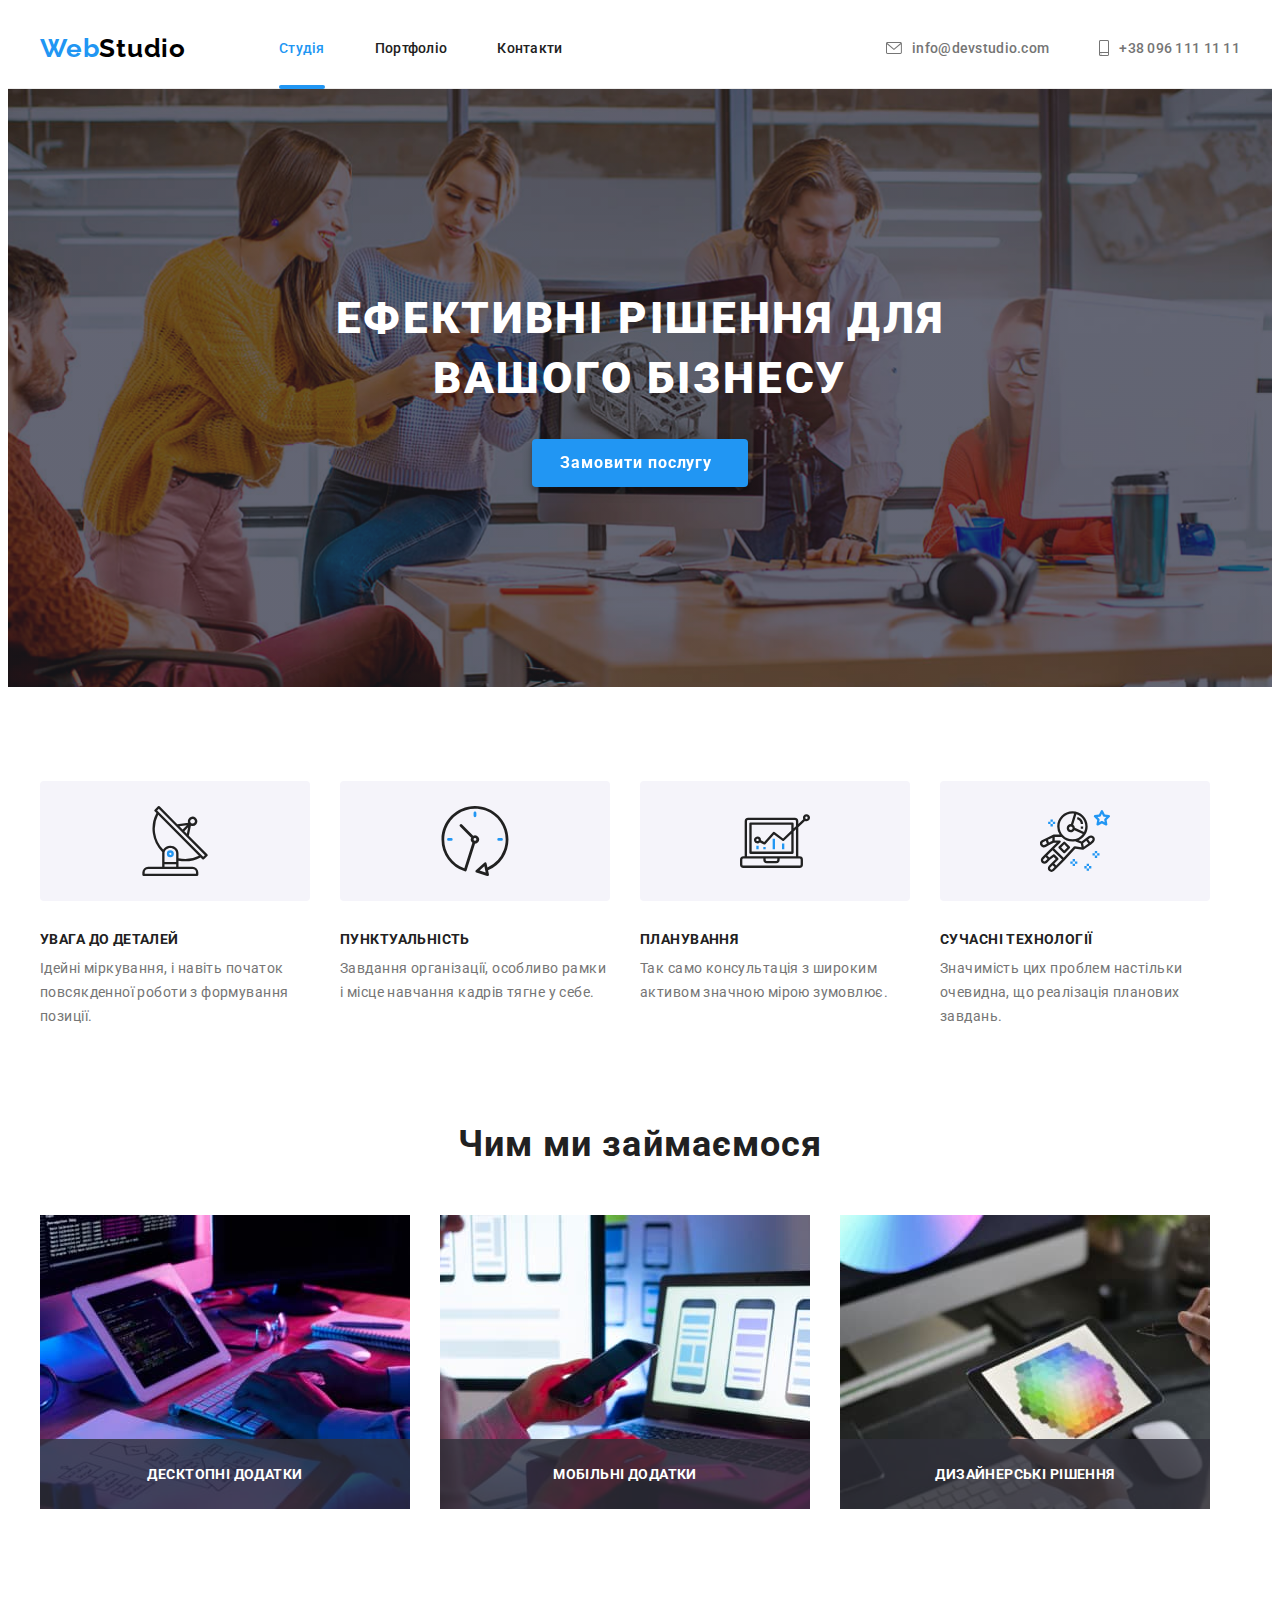
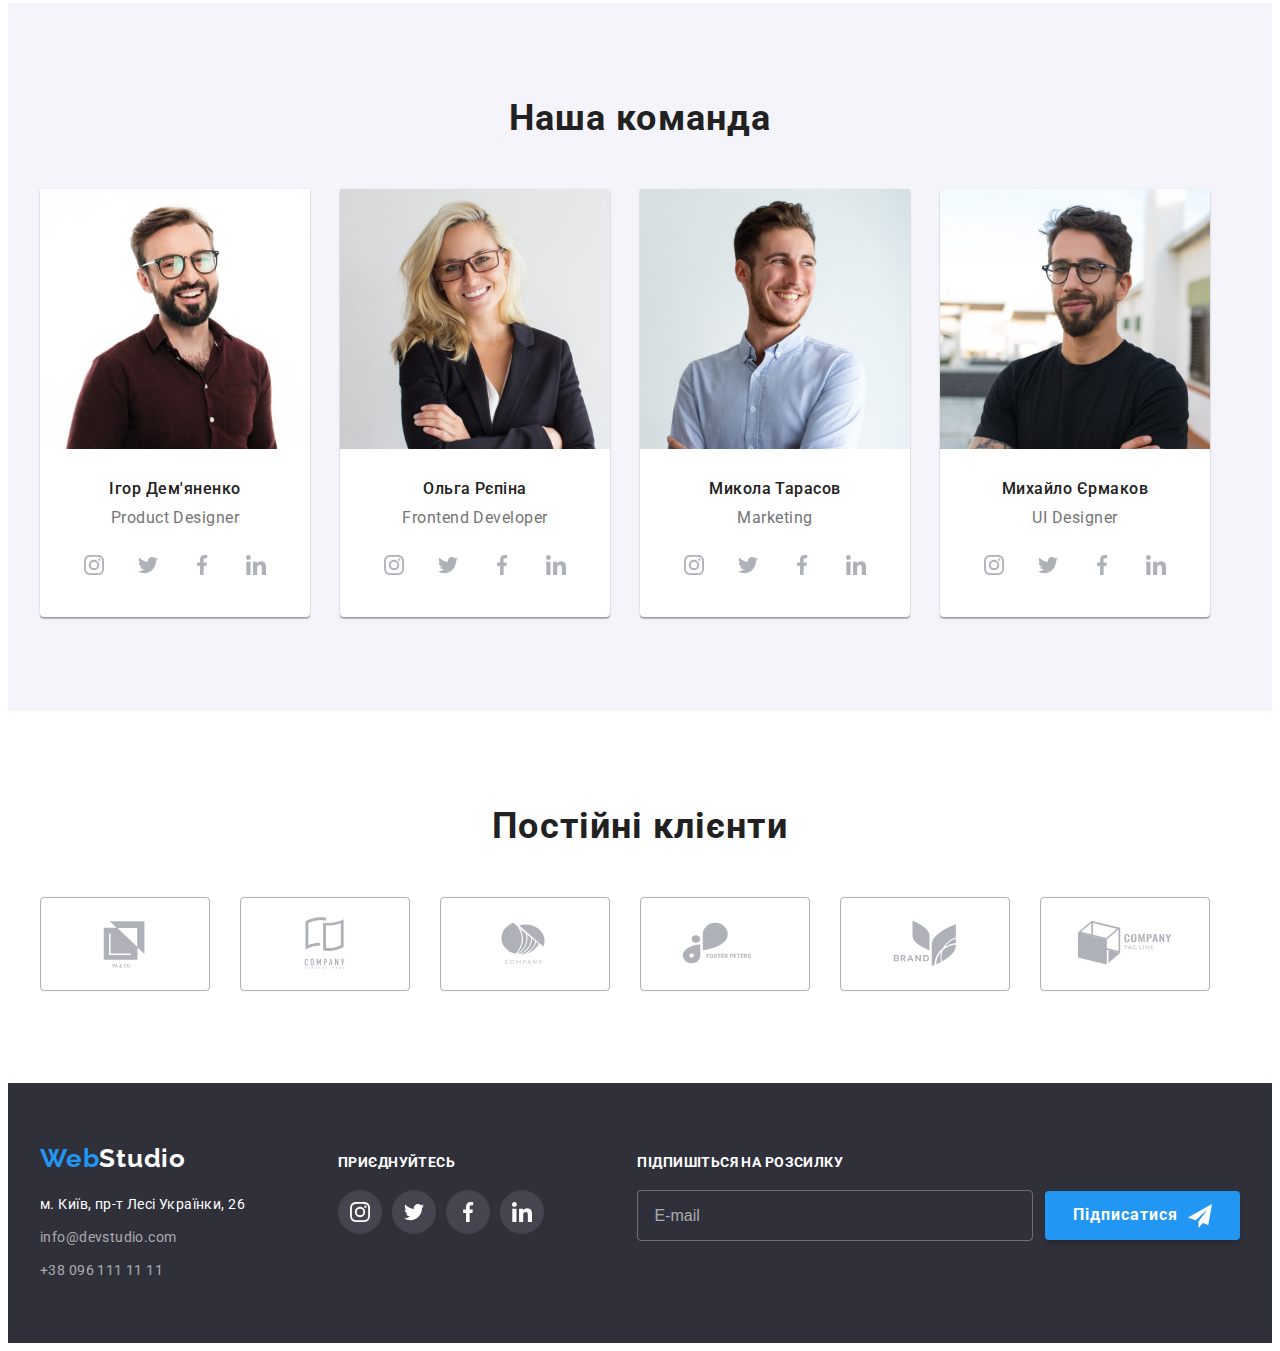
==== index.html @ ad0f6e9a "Initial commit" ====
<!DOCTYPE html>
<html lang="uk">
  <head>
    <meta charset="UTF-8" />
    <meta name="viewport" content="width=device-width, initial-scale=1.0" />
    <link
      href="https://fonts.googleapis.com/css2?family=Raleway:wght@700&family=Roboto:wght@400;500;700;900&display=swap"
      rel="stylesheet"
    />
    <link
      rel="stylesheet"
      href="https://cdnjs.cloudflare.com/ajax/libs/modern-normalize/2.0.0/modern-normalize.min.css"
      integrity="sha512-4xo8blKMVCiXpTaLzQSLSw3KFOVPWhm/TRtuPVc4WG6kUgjH6J03IBuG7JZPkcWMxJ5huwaBpOpnwYElP/m6wg=="
      crossorigin="anonymous"
      referrerpolicy="no-referrer"
    />
    <link rel="stylesheet" href="./css/styles.css" />
    <title>WebStudio</title>
  </head>
  <body>
    <header class="header">
      <div class="container header-container">
        <a href="./index.html" class="header-logo logo link"
          >Web<span class="header-logo-dark">Studio</span></a
        >
        <nav class="navigation">
          <ul class="navigation-list list">
            <li class="navigation-list-item">
              <a class="navigation-list-link link active" href="./index.html"
                >Студія</a
              >
            </li>
            <li class="navigation-list-item">
              <a class="navigation-list-link link" href="./portfolio.html"
                >Портфоліо</a
              >
            </li>
            <li class="navigation-list-item">
              <a class="navigation-list-link link" href="#">Контакти</a>
            </li>
          </ul>
        </nav>
        <ul class="contacts-list list">
          <li class="contacts-list-item">
            <a class="contacts-list-link link" href="mailto:info@devstudio.com">
              <svg class="contacts-icon" width="16" height="12">
                <use href="./images/icons/sprite.svg#icon-mail"></use>
              </svg>
              info@devstudio.com</a
            >
          </li>
          <li class="contacts-list-item">
            <a class="contacts-list-link link" href="tel:+380961111111"
              ><svg class="contacts-icon" width="10" height="16">
                <use
                  href="./images/icons/sprite.svg#icon-smartphone"
                ></use></svg
              >+38 096 111 11 11</a
            >
          </li>
        </ul>
      </div>
    </header>
    <main>
      <section class="hero">
        <div class="container hero-container">
          <h1 class="hero-title title">Ефективні рішення для вашого бізнесу</h1>
          <button class="hero-btn btn" type="button" data-modal-open>
            Замовити послугу
          </button>
          <div class="backdrop is-hidden" data-modal>
            <div class="modal-wrapper">
              <button type="submit" class="modal-close" data-modal-close>
                <svg class="modal-close-icon" width="18" height="18">
                  <use href="./images/icons/sprite.svg#icon-close"></use>
                </svg>
              </button>
              <form action="#" class="modal-form">
                <b class="modal-form-text"
                  >Залиште свої дані, ми вам передзвонимо</b
                >
                <label class="modal-form-group">
                  <span class="modal-form-label">Ім'я</span>
                  <input
                    type="text"
                    class="modal-form-input"
                    name="user-name"
                  />
                  <svg class="modal-form-icon" width="12" height="12">
                    <use href="./images/icons/sprite.svg#icon-user"></use>
                  </svg>
                </label>
                <label class="modal-form-group">
                  <span class="modal-form-label">Телефон</span>
                  <input type="tel" class="modal-form-input" name="phone" />
                  <svg class="modal-form-icon" width="13" height="13">
                    <use href="./images/icons/sprite.svg#icon-phone"></use>
                  </svg>
                </label>
                <label class="modal-form-group">
                  <span class="modal-form-label">Пошта</span>
                  <input type="email" class="modal-form-input" name="mail" />
                  <svg class="modal-form-icon" width="15" height="12">
                    <use href="./images/icons/sprite.svg#icon-mail-fill"></use>
                  </svg>
                </label>
                <label class="modal-form-group modal-form-group-textarea">
                  <span class="modal-form-label">Коментар</span>
                  <textarea class="modal-form-comment" name="comment" cols="30" rows="10" placeholder="Введіть текст"></textarea>
                </label>
                <label class="modal-form-group modal-form-group-conditions">
                  <input class="checkbox visually-hidden" type="checkbox" />
                  <span class="custom-checkbox">
                    <svg class="custom-checkbox-icon" width="11" height="8">
                      <use href="./images/icons/sprite.svg#icon-done"></use>
                    </svg>
                  </span>
                  <span class="modal-form-label modal-form-label-text"
                    >Погоджуюся з розсилкою та приймаю
                    <a class="conditions-link" href="#">Умови договору</a>
                  </span>
                </label>
                <button type="submit" class="modal-form-button btn">Відправити</button>
              </form>
            </div>
          </div>
        </div>
      </section>
      <section class="about section">
        <div class="container">
          <ul class="about-list list">
            <li class="about-list-item">
              <div class="icon-container">
                <svg class="about-icon" width="70" height="70">
                  <use href="./images/icons/sprite.svg#icon-antenna"></use>
                </svg>
              </div>
              <h3 class="about-list-item-title">УВАГА ДО ДЕТАЛЕЙ</h3>
              <p class="about-list-item-text">
                Ідейні міркування, і навіть початок повсякденної роботи з
                формування позиції.
              </p>
            </li>
            <li class="about-list-item">
              <div class="icon-container">
                <svg class="about-icon" width="70" height="70">
                  <use href="./images/icons/sprite.svg#icon-clock"></use>
                </svg>
              </div>
              <h3 class="about-list-item-title">ПУНКТУАЛЬНІСТЬ</h3>
              <p class="about-list-item-text">
                Завдання організації, особливо рамки і місце навчання кадрів
                тягне у себе.
              </p>
            </li>
            <li class="about-list-item">
              <div class="icon-container">
                <svg class="about-icon" width="70" height="70">
                  <use href="./images/icons/sprite.svg#icon-diagram"></use>
                </svg>
              </div>
              <h3 class="about-list-item-title">ПЛАНУВАННЯ</h3>
              <p class="about-list-item-text">
                Так само консультація з широким активом значною мірою зумовлює.
              </p>
            </li>
            <li class="about-list-item">
              <div class="icon-container">
                <svg class="about-icon" width="70" height="70">
                  <use href="./images/icons/sprite.svg#icon-astronaut"></use>
                </svg>
              </div>
              <h3 class="about-list-item-title">СУЧАСНІ ТЕХНОЛОГІЇ</h3>
              <p class="about-list-item-text">
                Значимість цих проблем настільки очевидна, що реалізація
                планових завдань.
              </p>
            </li>
          </ul>
        </div>
      </section>
      <section class="specialization section">
        <div class="container">
          <h2 class="specialization-title title">Чим ми займаємося</h2>
          <ul class="specialization-list list">
            <li class="specialization-list-item">
              <img
                src="./images/whatwedo1.jpg"
                alt="Hands on the keyboard"
                width="370"
                height="294"
              />
              <p class="specialization-list-item-text">Десктопні додатки</p>
            </li>
            <li class="specialization-list-item">
              <img
                src="./images/whatwedo2.jpg"
                alt="Phone in a hand"
                width="370"
                height="294"
              />
              <p class="specialization-list-item-text">Мобільні додатки</p>
            </li>
            <li class="specialization-list-item">
              <img
                src="./images/whatwedo3.jpg"
                alt="Tablet in a hand"
                width="370"
                height="294"
              />
              <p class="specialization-list-item-text">Дизайнерські рішення</p>
            </li>
          </ul>
        </div>
      </section>
      <section class="team section">
        <div class="container">
          <h2 class="team-title title">Наша команда</h2>
          <ul class="team-list list">
            <li class="team-list-item">
              <img
                src="./images/team1.jpg"
                alt="Man"
                width="270"
                height="260"
              />
              <div class="team-info">
                <h3 class="team-list-item-title">Ігор Дем'яненко</h3>
                <p class="team-list-item-text">Product Designer</p>
                <ul class="social-list list">
                  <li>
                    <a
                      class="social-link"
                      href=""
                      target="_blank"
                      aria-label="іконка Інстаграм"
                    >
                      <svg class="social-icon" width="20" height="20">
                        <use
                          href="./images/icons/sprite.svg#icon-instagram"
                        ></use>
                      </svg>
                    </a>
                  </li>
                  <li>
                    <a
                      class="social-link"
                      href=""
                      target="_blank"
                      aria-label="іконка Твіттер"
                    >
                      <svg class="social-icon" width="20" height="20">
                        <use
                          href="./images/icons/sprite.svg#icon-twitter"
                        ></use>
                      </svg>
                    </a>
                  </li>
                  <li>
                    <a
                      class="social-link"
                      href=""
                      target="_blank"
                      aria-label="іконка Фейсбук"
                    >
                      <svg class="social-icon" width="20" height="20">
                        <use
                          href="./images/icons/sprite.svg#icon-facebook"
                        ></use></svg
                    ></a>
                  </li>
                  <li>
                    <a
                      class="social-link"
                      href=""
                      target="_blank"
                      aria-label="іконка Лінкедін"
                    >
                      <svg class="social-icon" width="20" height="20">
                        <use
                          href="./images/icons/sprite.svg#icon-linkedin"
                        ></use></svg
                    ></a>
                  </li>
                </ul>
              </div>
            </li>
            <li class="team-list-item">
              <img
                src="./images/team2.jpg"
                alt="Man"
                width="270"
                height="260"
              />
              <div class="team-info">
                <h3 class="team-list-item-title">Ольга Рєпіна</h3>
                <p class="team-list-item-text">Frontend Developer</p>
                <ul class="social-list list">
                  <li>
                    <a
                      class="social-link"
                      href=""
                      target="_blank"
                      aria-label="іконка Інстаграм"
                    >
                      <svg class="social-icon" width="20" height="20">
                        <use
                          href="./images/icons/sprite.svg#icon-instagram"
                        ></use>
                      </svg>
                    </a>
                  </li>
                  <li>
                    <a
                      class="social-link"
                      href=""
                      target="_blank"
                      aria-label="іконка Твіттер"
                    >
                      <svg class="social-icon" width="20" height="20">
                        <use
                          href="./images/icons/sprite.svg#icon-twitter"
                        ></use>
                      </svg>
                    </a>
                  </li>
                  <li>
                    <a
                      class="social-link"
                      href=""
                      target="_blank"
                      aria-label="іконка Фейсбук"
                    >
                      <svg class="social-icon" width="20" height="20">
                        <use
                          href="./images/icons/sprite.svg#icon-facebook"
                        ></use></svg
                    ></a>
                  </li>
                  <li>
                    <a
                      class="social-link"
                      href=""
                      target="_blank"
                      aria-label="іконка Лінкедін"
                    >
                      <svg class="social-icon" width="20" height="20">
                        <use
                          href="./images/icons/sprite.svg#icon-linkedin"
                        ></use></svg
                    ></a>
                  </li>
                </ul>
              </div>
            </li>
            <li class="team-list-item">
              <img
                src="./images/team3.jpg"
                alt="Man"
                width="270"
                height="260"
              />
              <div class="team-info">
                <h3 class="team-list-item-title">Микола Тарасов</h3>
                <p class="team-list-item-text">Marketing</p>
                <ul class="social-list list">
                  <li>
                    <a
                      class="social-link"
                      href=""
                      target="_blank"
                      aria-label="іконка Інстаграм"
                    >
                      <svg class="social-icon" width="20" height="20">
                        <use
                          href="./images/icons/sprite.svg#icon-instagram"
                        ></use>
                      </svg>
                    </a>
                  </li>
                  <li>
                    <a
                      class="social-link"
                      href=""
                      target="_blank"
                      aria-label="іконка Твіттер"
                    >
                      <svg class="social-icon" width="20" height="20">
                        <use
                          href="./images/icons/sprite.svg#icon-twitter"
                        ></use>
                      </svg>
                    </a>
                  </li>
                  <li>
                    <a
                      class="social-link"
                      href=""
                      target="_blank"
                      aria-label="іконка Фейсбук"
                    >
                      <svg class="social-icon" width="20" height="20">
                        <use
                          href="./images/icons/sprite.svg#icon-facebook"
                        ></use></svg
                    ></a>
                  </li>
                  <li>
                    <a
                      class="social-link"
                      href=""
                      target="_blank"
                      aria-label="іконка Лінкедін"
                    >
                      <svg class="social-icon" width="20" height="20">
                        <use
                          href="./images/icons/sprite.svg#icon-linkedin"
                        ></use></svg
                    ></a>
                  </li>
                </ul>
              </div>
            </li>
            <li class="team-list-item">
              <img
                src="./images/team4.jpg"
                alt="Man"
                width="270"
                height="260"
              />
              <div class="team-info">
                <h3 class="team-list-item-title">Михайло Єрмаков</h3>
                <p class="team-list-item-text">UI Designer</p>
                <ul class="social-list list">
                  <li>
                    <a
                      class="social-link"
                      href=""
                      target="_blank"
                      aria-label="іконка Інстаграм"
                    >
                      <svg class="social-icon" width="20" height="20">
                        <use
                          href="./images/icons/sprite.svg#icon-instagram"
                        ></use>
                      </svg>
                    </a>
                  </li>
                  <li>
                    <a
                      class="social-link"
                      href=""
                      target="_blank"
                      aria-label="іконка Твіттер"
                    >
                      <svg class="social-icon" width="20" height="20">
                        <use
                          href="./images/icons/sprite.svg#icon-twitter"
                        ></use>
                      </svg>
                    </a>
                  </li>
                  <li>
                    <a
                      class="social-link"
                      href=""
                      target="_blank"
                      aria-label="іконка Фейсбук"
                    >
                      <svg class="social-icon" width="20" height="20">
                        <use
                          href="./images/icons/sprite.svg#icon-facebook"
                        ></use></svg
                    ></a>
                  </li>
                  <li>
                    <a
                      class="social-link"
                      href=""
                      target="_blank"
                      aria-label="іконка Лінкедін"
                    >
                      <svg class="social-icon" width="20" height="20">
                        <use
                          href="./images/icons/sprite.svg#icon-linkedin"
                        ></use></svg
                    ></a>
                  </li>
                </ul>
              </div>
            </li>
          </ul>
        </div>
      </section>
      <section class="clients section">
        <div class="container">
          <h2 class="clients-title title">Постійні клієнти</h2>
          <ul class="clients-list list">
            <li class="clients-list-item">
              <a href="" class="clients-list-link link"
                ><svg class="clients-icon" width="106" height="60">
                  <use
                    href="./images/icons/sprite.svg#icon-partner1"
                  ></use></svg
              ></a>
            </li>
            <li class="clients-list-item">
              <a href="" class="clients-list-link link"
                ><svg class="clients-icon" width="106" height="60">
                  <use
                    href="./images/icons/sprite.svg#icon-partner2"
                  ></use></svg
              ></a>
            </li>
            <li class="clients-list-item">
              <a href="" class="clients-list-link link"
                ><svg class="clients-icon" width="106" height="60">
                  <use
                    href="./images/icons/sprite.svg#icon-partner3"
                  ></use></svg
              ></a>
            </li>
            <li class="clients-list-item">
              <a href="" class="clients-list-link link"
                ><svg class="clients-icon" width="106" height="60">
                  <use
                    href="./images/icons/sprite.svg#icon-partner4"
                  ></use></svg
              ></a>
            </li>
            <li class="clients-list-item">
              <a href="" class="clients-list-link link">
                <svg class="clients-icon" width="106" height="60">
                  <use
                    href="./images/icons/sprite.svg#icon-partner5"
                  ></use></svg
              ></a>
            </li>
            <li class="clients-list-item">
              <a href="" class="clients-list-link link"
                ><svg class="clients-icon" width="106" height="60">
                  <use
                    href="./images/icons/sprite.svg#icon-partner6"
                  ></use></svg
              ></a>
            </li>
          </ul>
        </div>
      </section>
    </main>
    <footer class="footer">
      <div class="container footer-container">
        <div class="address-container">
          <a href="./index.html" class="footer-logo logo link"
            >Web<span class="footer-logo-white">Studio</span></a
          >
          <address class="address">
            <p class="footer-address">м. Київ, пр-т Лесі Українки, 26</p>
            <ul class="footer-list list">
              <li class="footer-list-item">
                <a
                  class="footer-list-item-link link"
                  href="mailto:info@devstudio.com"
                  >info@devstudio.com</a
                >
              </li>
              <li class="footer-list-item">
                <a class="footer-list-item-link link" href="tel:+380961111111"
                  >+38 096 111 11 11</a
                >
              </li>
            </ul>
          </address>
        </div>
        <div class="join-container">
          <p class="join-text">приєднуйтесь</p>
          <ul class="social-list list">
            <li>
              <a href="" class="social-link social-link-gray link"
                ><svg
                  class="social-icon social-icon-white"
                  width="20"
                  height="20"
                >
                  <use
                    href="./images/icons/sprite.svg#icon-instagram"
                  ></use></svg
              ></a>
            </li>
            <li>
              <a href="" class="social-link social-link-gray link"
                ><svg
                  class="social-icon social-icon-white"
                  width="20"
                  height="20"
                >
                  <use href="./images/icons/sprite.svg#icon-twitter"></use></svg
              ></a>
            </li>
            <li>
              <a href="" class="social-link social-link-gray link"
                ><svg
                  class="social-icon social-icon-white"
                  width="20"
                  height="20"
                >
                  <use
                    href="./images/icons/sprite.svg#icon-facebook"
                  ></use></svg
              ></a>
            </li>
            <li>
              <a href="" class="social-link social-link-gray link"
                ><svg
                  class="social-icon social-icon-white"
                  width="20"
                  height="20"
                >
                  <use
                    href="./images/icons/sprite.svg#icon-linkedin"
                  ></use></svg
              ></a>
            </li>
          </ul>
        </div>
        <form action="#" class="form-mailing">
          <b class="form-mailing-text">Підпишіться на розсилку</b>
          <div class="form-mailing-group">
            <input
              type="email"
              name="email"
              class="form-mailing-input"
              placeholder="E-mail"
            />
            <button type="submit" class="form-mailing-button btn">
              Підписатися
              <svg class="form-mailing-icon" width="24" height="24">
                <use href="./images/icons/sprite.svg#icon-send"></use>
              </svg>
            </button>
          </div>
        </form>
      </div>
    </footer>
    <script src="./js/modal.js"></script>
  </body>
</html>
---- css/styles.css ----
:root {
  /* Шрифти */
  --main-font: Roboto, sans-serif;
  --secondary-font: Raleway;
  /* Кольори */
  --title-cl: #212121;
  --txt-cl: #757575;
  --accent-cl: #2196f3;
  --bg-cl: #2f303a;
}
/* Загальні стилі */
body {
  font-family: var(--main-font);
  color: var(--txt-cl);
  font-size: 14px;
}

h1,
h2,
h3,
h4,
h5,
h5,
p {
  margin: 0;
}

img {
  display: block;
}

ul,
ol {
  padding: 0;
  margin: 0;
}

.container {
  width: 1200px;
  padding-left: 15px;
  padding-right: 15px;
  margin: 0 auto;
}

.list {
  list-style: none;
}

.link {
  text-decoration: none;
  display: block;
}

.logo {
  color: var(--accent-cl);
  font-family: Raleway;
  font-size: 26px;
  font-weight: 700;
  letter-spacing: 0.78px;
}

.btn {
  border: none;
  font-family: inherit;
  cursor: pointer;
}

.title {
  color: var(--title-cl);
  font-size: 36px;
  font-weight: 700;
  letter-spacing: 1.08px;
  text-align: center;
}

.section {
  padding-top: 94px;
  padding-bottom: 94px;
}

.visually-hidden {
  position: absolute;
  clip: rect(0 0 0 0);
  width: 1px;
  height: 1px;
  margin: -1px;
}

/* Хедер */

.header {
  border-bottom: 1px solid #ececec;
}

.header-logo {
  margin-right: 93px;
}

.header-container {
  display: flex;
  align-items: center;
}

.header-logo-dark {
  color: #000;
}

.navigation-list {
  display: flex;
}

.navigation-list-item {
  margin-right: 50px;
}

.navigation-list-item:last-child {
  margin: 0;
}

.navigation-list-link {
  color: var(--title-cl);
  font-weight: 500;
  letter-spacing: 0.28px;
  transition: color 0.25s cubic-bezier(0.4, 0, 0.2, 1);
  padding-top: 32px;
  padding-bottom: 32px;
  position: relative;
}

.navigation-list-link.active {
  color: var(--accent-cl);
}

.navigation-list-link.active::after {
  content: '';
  position: absolute;
  left: 0;
  bottom: -1px;
  width: 100%;
  height: 4px;
  border-radius: 2px;
  background-color: var(--accent-cl);
}

.navigation-list-link:hover,
.navigation-list-link:focus {
  color: var(--accent-cl);
}

.contacts-list {
  margin-left: auto;
  display: flex;
}

.contacts-list-item {
  margin-right: 50px;
}

.contacts-list-item:last-child {
  margin-right: 0;
}

.contacts-list-link {
  color: var(--txt-cl);
  font-weight: 500;
  letter-spacing: 0.28px;
  transition: color 0.25s cubic-bezier(0.4, 0, 0.2, 1);
  padding-top: 32px;
  padding-bottom: 32px;
  display: flex;
  align-items: center;
}

.contacts-list-link:hover,
.contacts-list-link:focus {
  color: var(--accent-cl);
}

.contacts-icon {
  margin-right: 10px;
  fill: currentColor;
}

/* Головна секція */

.hero {
  background-color: var(--bg-cl);
  padding-top: 200px;
  padding-bottom: 200px;
  background-image: linear-gradient(
      to bottom,
      rgba(47, 48, 58, 0.4),
      rgba(47, 48, 58, 0.4)
    ),
    url(../images/hero/hero-bg.png);
  background-repeat: no-repeat;
  background-position: center;
  background-size: cover;
  max-width: 1600px;
  margin: 0 auto;
}

.hero-container {
  padding: 0;
}

.hero-title {
  color: #fff;
  font-size: 44px;
  font-weight: 900;
  line-height: 1.36;
  letter-spacing: 2.64px;
  text-transform: uppercase;
  margin-bottom: 30px;
  margin-left: auto;
  margin-right: auto;
  width: 694px;
}

.hero-btn {
  background-color: var(--accent-cl);
  filter: drop-shadow(0px 4px 4px rgba(0, 0, 0, 0.25));
  color: #fff;
  display: block;
  font-size: 16px;
  font-weight: 700;
  line-height: 1.87;
  letter-spacing: 0.96px;
  border-radius: 4px;
  transition: background-color 0.25s cubic-bezier(0.4, 0, 0.2, 1);
  padding: 10px 32px;
  min-width: 216px;
  max-width: 250px;
  margin-left: auto;
  margin-right: auto;
}

.hero-btn:hover,
.hero-btn:focus {
  background-color: #158bec;
}

/* Модальне вікно */

.backdrop {
  position: fixed;
  top: 0;
  left: 0;
  z-index: 10;
  width: 100%;
  height: 100%;
  background-color: rgba(47, 48, 58, 0.6);
  transition: visibility 0.6s cubic-bezier(0.4, 0, 0.2, 1),
    opacity 0.6s cubic-bezier(0.4, 0, 0.2, 1);
}

.backdrop.is-hidden {
  visibility: hidden;
  opacity: 0;
  pointer-events: none;
}

.backdrop.is-hidden .modal-wrapper {
  transform: translateX(-50%) translateY(-50%) scale(0.8);
}

.modal-wrapper {
  position: absolute;
  width: 528px;
  padding: 40px;
  background-color: #fff;
  border-radius: 4px;
  box-shadow: 0px 2px 1px 0px rgba(0, 0, 0, 0.2),
    0px 1px 1px 0px rgba(0, 0, 0, 0.14), 0px 1px 3px 0px rgba(0, 0, 0, 0.12);
  top: 50%;
  left: 50%;
  transform: translateX(-50%) translateY(-50%) scale(1);
  transition: transform 0.6s cubic-bezier(0.4, 0, 0.2, 1);
}

.modal-close {
  position: absolute;
  right: 8px;
  top: 8px;
  width: 30px;
  height: 30px;
  border-radius: 50%;
  display: flex;
  justify-content: center;
  align-items: center;
  background-color: transparent;
  cursor: pointer;
  outline: none;
  border: 1px solid rgba(0, 0, 0, 0.1);
}

.modal-close-icon {
  transition: fill 0.25s cubic-bezier(0.4, 0, 0.2, 1);
}

.modal-close:focus {
  border: 1px solid var(--accent-cl);
}

.modal-close:hover .modal-close-icon,
.modal-close:focus .modal-close-icon {
  fill: var(--accent-cl);
}

/* Форма модального вікна */

.modal-form {
  width: 448px;
}

.modal-form-text {
  display: block;
}

.modal-form-group {
  display: block;
}

.modal-form-text {
  color: var(--title-cl);
  text-align: center;
  font-size: 20px;
  font-weight: 700;
  letter-spacing: 0.6px;
  margin-bottom: 12px;
}

.modal-form-group {
  position: relative;
  margin-bottom: 10px;
}

.modal-form-group-textarea {
  margin-bottom: 24px;
}

.modal-form-group:last-child {
  margin-top: 25px;
}

.modal-form-label {
  display: block;
  color: var(--txt-cl);
  font-size: 12px;
  font-weight: 400;
  letter-spacing: 0.12px;
  margin-bottom: 4px;
}

.modal-form-input {
  width: 100%;
  padding: 11px 20px 11px 40px;
  font-size: 12px;
  font-weight: 400;
  color: var(--txt-cl);
  border-radius: 4px;
  border: 1px solid rgba(33, 33, 33, 0.2);
  outline: none;
  transition: border 0.25s cubic-bezier(0.4, 0, 0.2, 1);
}

.modal-form-input:focus,
.modal-form-input:hover {
  border: 1px solid var(--accent-cl);
}

.modal-form-icon {
  position: absolute;
  top: 30px;
  left: 12px;
  transition: fill 0.3s cubic-bezier(0.4, 0, 0.2, 1);
}

.modal-form-input:focus + .modal-form-icon,
.modal-form-input:hover + .modal-form-icon {
  fill: var(--accent-cl);
}

.modal-form-comment {
  resize: none;
  max-width: 100%;
  min-width: 448px;
  max-height: 120px;
  min-height: 120px;
  padding: 12px 16px;
  color: var(--txt-cl);
  font-size: 12px;
  font-weight: 400;
  letter-spacing: 0.12px;
  border-radius: 4px;
  outline: none;
  border: 1px solid rgba(33, 33, 33, 0.2);
}

.modal-form-comment:focus,
.modal-form-comment:hover {
  border: 1px solid var(--accent-cl);
}

.modal-form-comment::placeholder {
  color: rgba(117, 117, 117, 0.5);
}

.modal-form-label-text {
  margin-bottom: 0;
  color: var(--txt-cl);
  font-size: 14px;
  font-weight: 400;
  line-height: 1.7;
  letter-spacing: 0.42px;
}

.conditions-link {
  color: var(--accent-cl);
}

.modal-form-group-conditions {
  display: flex;
  align-items: center;
  padding-left: 13px;
  margin-bottom: 30px;
}

.custom-checkbox {
  display: block;
  width: 16px;
  height: 16px;
  border: 1px solid rgba(33, 33, 33, 1);
  border-radius: 2px;
  margin-right: 7px;
  display: flex;
  justify-content: center;
  align-items: center;
  background-color: #fff;
  transition: background-color 0.25s cubic-bezier(0.4, 0, 0.2, 1),
    border 0.25s cubic-bezier(0.4, 0, 0.2, 1);
}

.custom-checkbox .custom-checkbox-icon {
  fill: #fff;
  opacity: 0;
  transition: opacity 0.25s cubic-bezier(0.4, 0, 0.2, 1);
}

.checkbox:focus + .custom-checkbox {
  border: 1px solid var(--accent-cl);
}

.checkbox:checked + .custom-checkbox {
  background-color: var(--accent-cl);
  border: 1px solid var(--accent-cl);
}

.checkbox:checked + .custom-checkbox .custom-checkbox-icon {
  opacity: 1;
}

.btn {
  display: flex;
  align-items: center;
  margin: 0 auto;
  padding: 10px 28px;
  border: none;
  cursor: pointer;
  border-radius: 4px;
  background: #2196f3;
  box-shadow: 0px 4px 4px 0px rgba(0, 0, 0, 0.15);
  color: #fff;
  font-size: 16px;
  font-weight: 700;
  line-height: 1.8;
  letter-spacing: 0.96px;
  transition: background-color 0.25s cubic-bezier(0.4, 0, 0.2, 1);
}

.btn:hover,
.btn:focus {
  background-color: #158bec;
}
/* Секція про нас */

.about.section {
  padding-bottom: 0;
}

.about-list {
  display: flex;
}

.about-list-item {
  margin-right: 30px;
  width: 270px;
}

.about-list-item:last-child {
  margin-right: 0;
}

.about-list-item-title {
  color: var(--title-cl);
  font-weight: 700;
  font-size: 14px;
  letter-spacing: 0.42px;
  text-transform: uppercase;
  margin-bottom: 10px;
}

.about-list-item-text {
  line-height: 1.71;
  letter-spacing: 0.42px;
}

.icon-container {
  display: flex;
  justify-content: center;
  align-items: center;
  height: 120px;
  margin-bottom: 30px;
  background-color: #f5f4fa;
  border-radius: 4px;
}

/* Секція спеціалізація */

.specialization-title {
  margin-bottom: 50px;
}

.specialization-list {
  display: flex;
  gap: 30px;
}

.specialization-list-item {
  position: relative;
}

.specialization-list-item-text {
  position: absolute;
  left: 0;
  bottom: 0;
  display: flex;
  justify-content: center;
  align-items: center;
  text-transform: uppercase;
  color: #fff;
  letter-spacing: 0.42px;
  font-weight: 700;
  width: 100%;
  height: 70px;
  background-color: rgba(47, 48, 58, 0.8);
}

/* Секція команда */

.team {
  background-color: #f5f4fa;
}

.team-title {
  margin-bottom: 50px;
}

.team-list {
  display: flex;
  gap: 30px;
}

.team-list-item {
  background-color: #fff;
  box-shadow: 0px 2px 1px 0px rgba(0, 0, 0, 0.2),
    0px 1px 1px 0px rgba(0, 0, 0, 0.14), 0px 1px 3px 0px rgba(0, 0, 0, 0.12);
  border-radius: 0px 0px 4px 4px;
}

.team-info {
  padding-top: 30px;
  padding-bottom: 30px;
}

.team-list-item-title {
  color: var(--title-cl);
  font-size: 16px;
  font-weight: 500;
  letter-spacing: 0.48px;
  text-align: center;
  margin-bottom: 10px;
}

.team-list-item-text {
  font-size: 16px;
  letter-spacing: 0.48px;
  margin-bottom: 16px;
  text-align: center;
}

.social-list {
  display: flex;
  justify-content: center;
  align-items: center;
  gap: 10px;
}

.social-link {
  display: flex;
  align-items: center;
  justify-content: center;
  width: 44px;
  height: 44px;
  background-color: #fff;
  border-radius: 50%;
  color: #afb1b8;
  transition: background-color 0.25s cubic-bezier(0.4, 0, 0.2, 1);
}

.social-link:hover,
.social-link:focus {
  background-color: var(--accent-cl);
}

.social-icon {
  fill: currentColor;
  transition: fill 0.25s cubic-bezier(0.4, 0, 0.2, 1);
}

.social-link:hover .social-icon,
.social-link:focus .social-icon {
  fill: #fff;
}

/* Секція постійні клієнти */

.clients-title {
  margin-bottom: 50px;
}

.clients-list {
  display: flex;
  align-items: center;
  gap: 30px;
}

.clients-list-item {
  width: 170px;
  height: 92px;
  color: #afb1b8;
}

.clients-icon {
  fill: currentColor;
  transition: fill 0.25s cubic-bezier(0.4, 0, 0.2, 1);
}

.clients-list-link {
  display: flex;
  justify-content: center;
  align-items: center;
  height: 100%;
  color: #afb1b8;
  border-radius: 4px;
  border: 1px solid #afb1b8;
  transition: border 0.25s cubic-bezier(0.4, 0, 0.2, 1);
}

.clients-list-link:hover,
.clients-list-link:focus {
  border: 1px solid var(--accent-cl);
}

.clients-list-link:hover .clients-icon,
.clients-list-link:focus .clients-icon {
  fill: var(--accent-cl);
}

/* Футера */

.footer {
  background-color: var(--bg-cl);
  padding-top: 60px;
  padding-bottom: 60px;
}

.footer-logo {
  margin-bottom: 20px;
}

.footer-logo {
  font-style: normal;
}

.footer-logo-white {
  color: #fff;
}

.address-container {
  margin-right: 93px;
}

.footer-address {
  font-style: normal;
  color: #fff;
  line-height: 1.71;
  letter-spacing: 0.42px;
  margin-bottom: 9px;
}

.footer-list-item {
  margin-bottom: 9px;
}

.footer-list-item:last-child {
  margin-bottom: 0;
}

.footer-list-item-link {
  color: rgba(255, 255, 255, 0.6);
  font-style: normal;
  line-height: 1.71;
  letter-spacing: 0.42px;
  transition: color 0.25s cubic-bezier(0.4, 0, 0.2, 1);
}

.footer-list-item-link:hover,
.footer-list-item-link:focus {
  color: var(--accent-cl);
}

.footer-container {
  display: flex;
  align-items: baseline;
}

.join-container {
  margin-right: auto;
}

.join-text {
  color: #fff;
  font-size: 14px;
  font-weight: 700;
  letter-spacing: 0.42px;
  text-transform: uppercase;
  margin-bottom: 20px;
}

.social-link-gray {
  color: #fff;
  background-color: rgba(255, 255, 255, 0.1);
}

/* Форма футера */

.form-mailing-text {
  color: #fff;
  font-weight: 700;
  letter-spacing: 0.42px;
  text-transform: uppercase;
  display: block;
  margin-bottom: 20px;
}

.form-mailing-group {
  display: flex;
  align-items: center;
}

.form-mailing-input {
  width: 358px;
  padding: 16px 20px 15px 16px;
  background-color: transparent;
  color: rgba(255, 255, 255, 0.6);
  font-size: 16px;
  font-weight: 400;
  border-radius: 4px;
  border: 1px solid rgba(255, 255, 255, 0.3);
  outline: none;
  margin-right: 12px;
  transition: border 0.25s cubic-bezier(0.4, 0, 0.2, 1);
}

.form-mailing-input::placeholder {
  color: rgba(255, 255, 255, 0.6);
  font-size: 16px;
  font-weight: 400;
}

.form-mailing-input:focus,
.form-mailing-input:hover {
  border: 1px solid var(--accent-cl);
}

.form-mailing-icon {
  fill: #fff;
  margin-left: 10px;
}

/* 
Стилі портфоліо
*/

/* Проєкти */

.projects-list {
  display: flex;
  justify-content: center;
  margin-bottom: 50px;
}

.projects-list-item {
  margin-right: 8px;
}

.projects-list-item:last-child {
  margin-right: 0;
}

.projects-btn.active {
  background-color: var(--accent-cl);
  color: #fff;
}

.projects-btn {
  font-size: 16px;
  background-color: #f5f4fa;
  color: var(--title-cl);
  font-weight: 500;
  line-height: 1.62;
  padding: 6px 22px;
  border-radius: 4px;
  letter-spacing: 0.48px;
  transition-property: background-color, color, box-shadow;
  transition-duration: 0.25s;
  transition-timing-function: cubic-bezier(0.4, 0, 0.2, 1);
}

.projects-btn:hover,
.projects-btn:focus {
  color: #fff;
  background-color: var(--accent-cl);
  box-shadow: 0px 2px 2px 0px rgba(0, 0, 0, 0.12),
    0px 1px 2px 0px rgba(0, 0, 0, 0.08), 0px 3px 1px 0px rgba(0, 0, 0, 0.1);
}

.projects-type-list {
  display: flex;
  align-items: flex-end;
  flex-wrap: wrap;
  gap: 30px;
}

.projects-type-list-link {
  transition: box-shadow 0.25s cubic-bezier(0.4, 0, 0.2, 1);
}

.projects-type-list-link:hover,
.projects-type-list-link:focus {
  box-shadow: 1px 4px 6px 0px rgba(0, 0, 0, 0.16),
    0px 4px 4px 0px rgba(0, 0, 0, 0.06), 0px 1px 1px 0px rgba(0, 0, 0, 0.12);
}

.projects-info {
  padding-top: 20px;
  padding-right: 24px;
  padding-bottom: 20px;
  padding-left: 24px;
  border-right: 1px solid #eee;
  border-bottom: 1px solid #eee;
  border-left: 1px solid #eee;
}

.projects-type-list-title {
  margin-bottom: 4px;
}

.projects-type-list-item {
  background: #fff;
}

.projects-type-list-title {
  color: var(--title-cl);
  font-size: 18px;
  font-weight: 700;
  line-height: 2;
  letter-spacing: 1.08px;
}

.projects-type-list-text {
  color: var(--txt-cl);
  font-size: 16px;
  line-height: 1.87;
  letter-spacing: 0.48px;
}

.project-overlay-wrapper {
  position: relative;
  overflow: hidden;
}

.projects-overlay {
  background: rgba(33, 150, 243, 0.9);
  position: absolute;
  left: 0;
  top: 0;
  width: 100%;
  height: 100%;
  display: flex;
  justify-content: center;
  align-items: center;
  transform: translateY(100%);
  opacity: 0;
  transition: transform 0.25s cubic-bezier(0.4, 0, 0.2, 1);
}
.projects-type-list-link:hover .projects-overlay,
.projects-type-list-link:focus .projects-overlay {
  transform: translateY(0);
  opacity: 1;
}

.projects-overlay-text {
  width: 322px;
  color: #fff;
  font-family: Roboto;
  font-size: 18px;
  font-weight: 400;
  line-height: 1.55;
  letter-spacing: 0.54px;
}
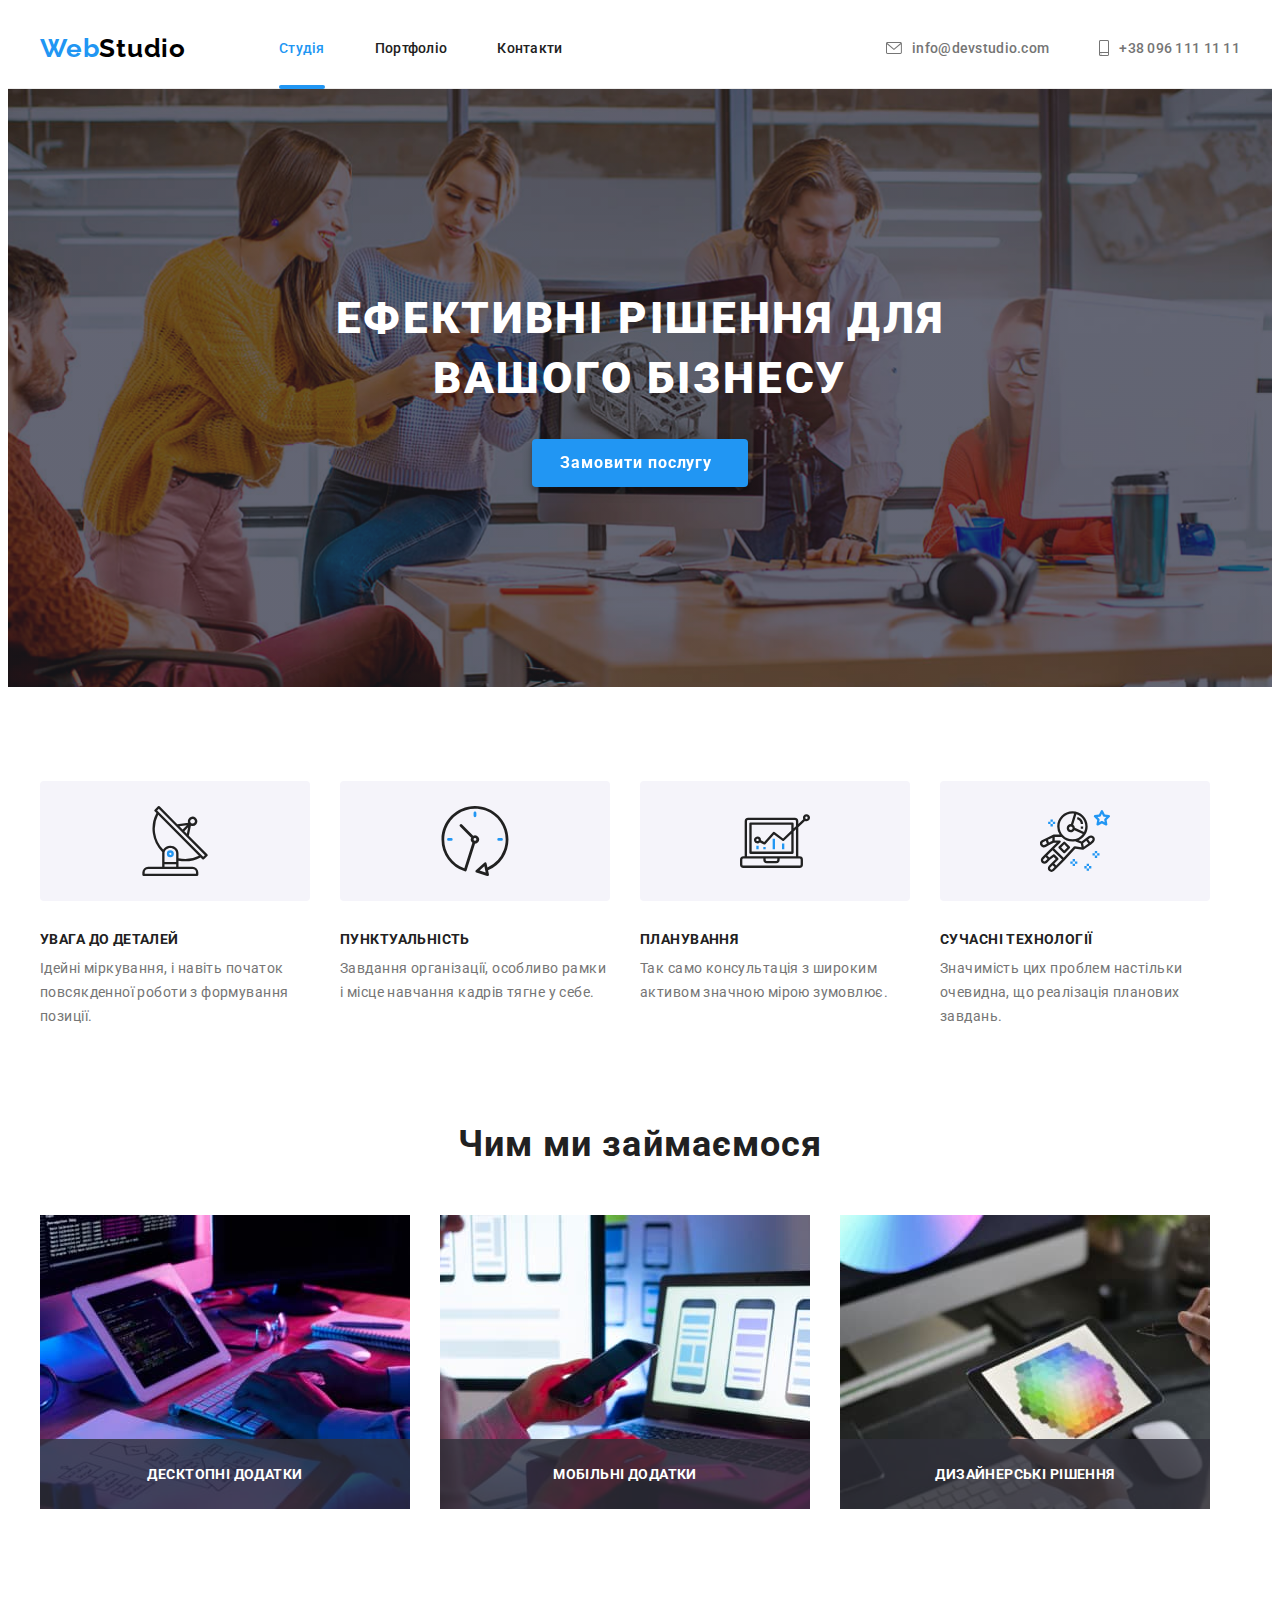
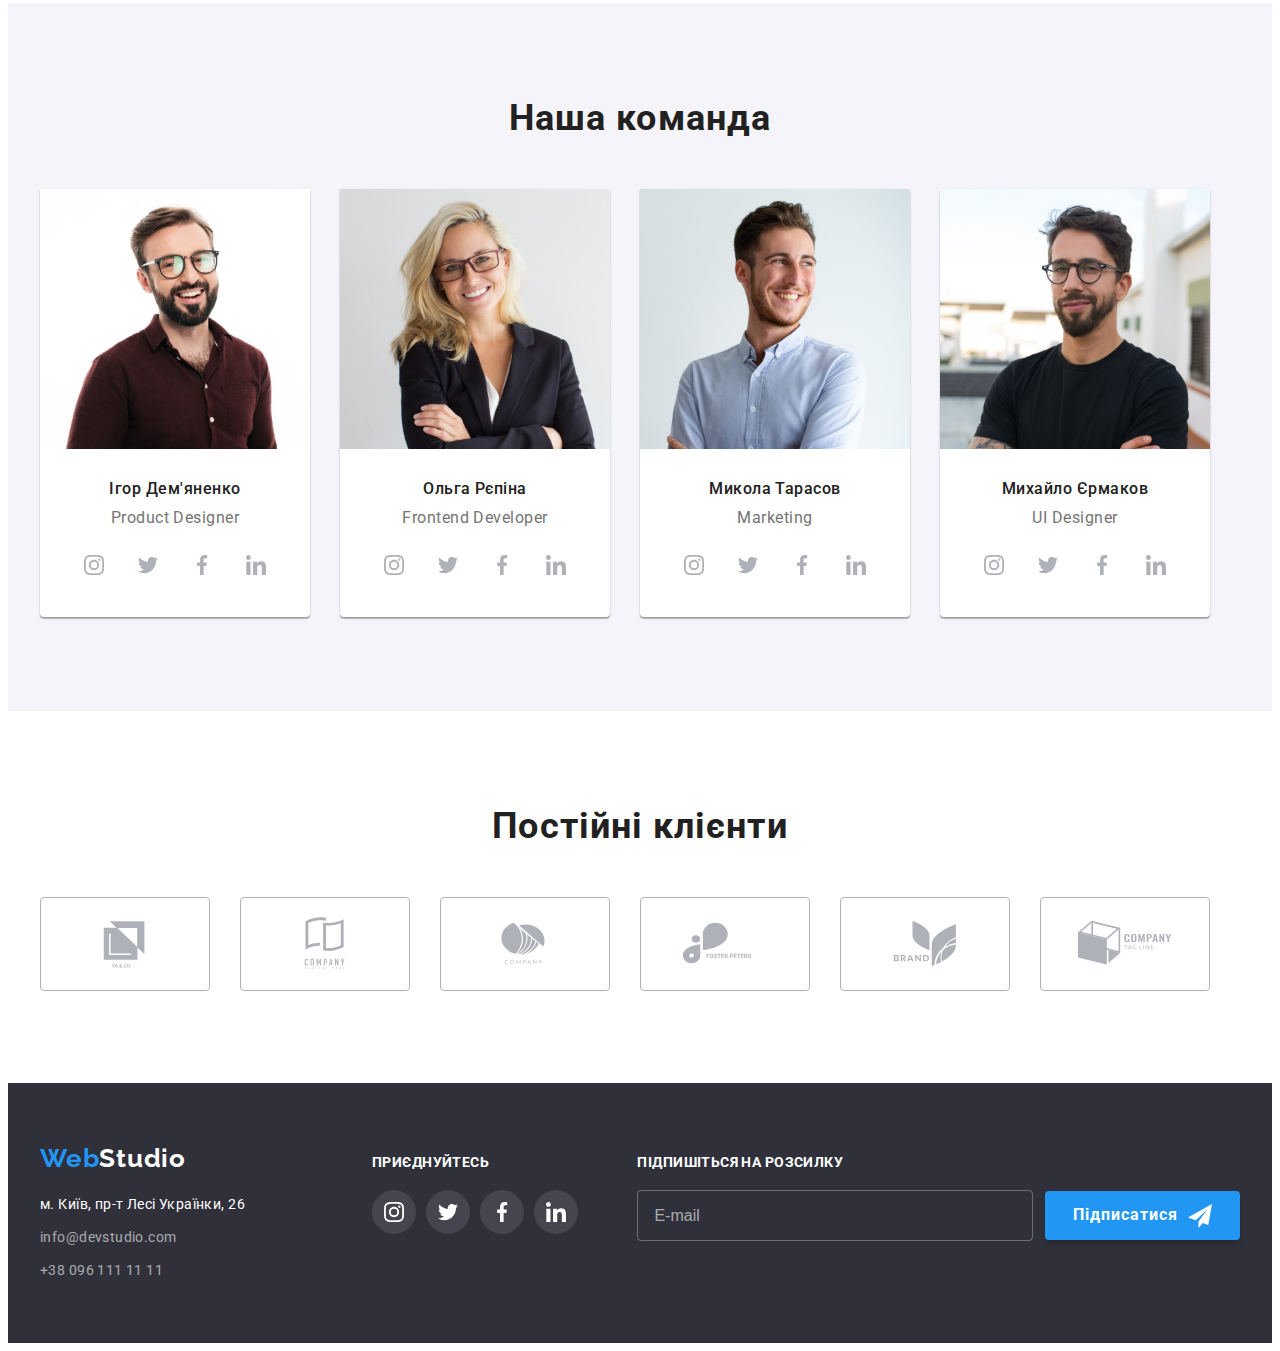
==== commit 5ca267b2: "update index.html, styles.css" ====
--- a/index.html
+++ b/index.html
@@ -20,38 +20,38 @@
   <body>
     <header class="header">
       <div class="container header-container">
-        <a href="./index.html" class="header-logo logo link"
-          >Web<span class="header-logo-dark">Studio</span></a
+        <a href="./index.html" class="logo"
+          >Web<span class="logo__color logo__color--dark">Studio</span></a
         >
         <nav class="navigation">
-          <ul class="navigation-list list">
-            <li class="navigation-list-item">
-              <a class="navigation-list-link link active" href="./index.html"
+          <ul class="navigation__list">
+            <li class="navigation__item">
+              <a class="navigation__link navigation__link--active" href="./index.html"
                 >Студія</a
               >
             </li>
-            <li class="navigation-list-item">
-              <a class="navigation-list-link link" href="./portfolio.html"
+            <li class="navigation__item">
+              <a class="navigation__link" href="./portfolio.html"
                 >Портфоліо</a
               >
             </li>
-            <li class="navigation-list-item">
-              <a class="navigation-list-link link" href="#">Контакти</a>
+            <li class="navigation__item">
+              <a class="navigation__link" href="#">Контакти</a>
             </li>
           </ul>
         </nav>
-        <ul class="contacts-list list">
-          <li class="contacts-list-item">
-            <a class="contacts-list-link link" href="mailto:info@devstudio.com">
-              <svg class="contacts-icon" width="16" height="12">
+        <ul class="contacts-list">
+          <li class="contacts-list__item">
+            <a class="contacts-list__link link" href="mailto:info@devstudio.com">
+              <svg class="contacts-list__icon" width="16" height="12">
                 <use href="./images/icons/sprite.svg#icon-mail"></use>
               </svg>
               info@devstudio.com</a
             >
           </li>
-          <li class="contacts-list-item">
-            <a class="contacts-list-link link" href="tel:+380961111111"
-              ><svg class="contacts-icon" width="10" height="16">
+          <li class="contacts-list__item">
+            <a class="contacts-list__link link" href="tel:+380961111111"
+              ><svg class="contacts-list__icon" width="10" height="16">
                 <use
                   href="./images/icons/sprite.svg#icon-smartphone"
                 ></use></svg
@@ -551,8 +551,8 @@
     <footer class="footer">
       <div class="container footer-container">
         <div class="address-container">
-          <a href="./index.html" class="footer-logo logo link"
-            >Web<span class="footer-logo-white">Studio</span></a
+          <a href="./index.html" class="logo logo-footer"
+            >Web<span class="logo__color logo__color--white">Studio</span></a
           >
           <address class="address">
             <p class="footer-address">м. Київ, пр-т Лесі Українки, 26</p>
--- a/css/styles.css
+++ b/css/styles.css
@@ -33,30 +33,21 @@
 ol {
   padding: 0;
   margin: 0;
-}
+  list-style: none;
+}
+
+a {
+  text-decoration: none;
+  display: block;
+}
+
+/* Загальні стилі */
 
 .container {
   width: 1200px;
   padding-left: 15px;
   padding-right: 15px;
   margin: 0 auto;
-}
-
-.list {
-  list-style: none;
-}
-
-.link {
-  text-decoration: none;
-  display: block;
-}
-
-.logo {
-  color: var(--accent-cl);
-  font-family: Raleway;
-  font-size: 26px;
-  font-weight: 700;
-  letter-spacing: 0.78px;
 }
 
 .btn {
@@ -86,30 +77,45 @@
   margin: -1px;
 }
 
+.logo {
+  margin-right: 93px;
+  color: var(--accent-cl);
+  font-family: Raleway;
+  font-size: 26px;
+  font-weight: 700;
+  letter-spacing: 0.78px;
+}
+
+.logo__color--dark {
+  color: #000;
+}
+
+.logo__color--white {
+  color: #fff;
+}
+
+.logo-footer {
+  margin-bottom: 20px;
+}
+
 /* Хедер */
 
 .header {
   border-bottom: 1px solid #ececec;
 }
 
-.header-logo {
-  margin-right: 93px;
-}
-
 .header-container {
   display: flex;
   align-items: center;
 }
 
-.header-logo-dark {
-  color: #000;
-}
-
-.navigation-list {
-  display: flex;
-}
-
-.navigation-list-item {
+
+
+.navigation__list {
+  display: flex;
+}
+
+.navigation__item {
   margin-right: 50px;
 }
 
@@ -117,7 +123,7 @@
   margin: 0;
 }
 
-.navigation-list-link {
+.navigation__link {
   color: var(--title-cl);
   font-weight: 500;
   letter-spacing: 0.28px;
@@ -127,11 +133,11 @@
   position: relative;
 }
 
-.navigation-list-link.active {
+.navigation__link--active {
   color: var(--accent-cl);
 }
 
-.navigation-list-link.active::after {
+.navigation__link--active::after {
   content: '';
   position: absolute;
   left: 0;
@@ -142,8 +148,8 @@
   background-color: var(--accent-cl);
 }
 
-.navigation-list-link:hover,
-.navigation-list-link:focus {
+.navigation__link:hover,
+.navigation__link:focus {
   color: var(--accent-cl);
 }
 
@@ -152,15 +158,15 @@
   display: flex;
 }
 
-.contacts-list-item {
+.contacts-list__item {
   margin-right: 50px;
 }
 
-.contacts-list-item:last-child {
+.contacts-list__item:last-child {
   margin-right: 0;
 }
 
-.contacts-list-link {
+.contacts-list__link {
   color: var(--txt-cl);
   font-weight: 500;
   letter-spacing: 0.28px;
@@ -171,12 +177,12 @@
   align-items: center;
 }
 
-.contacts-list-link:hover,
-.contacts-list-link:focus {
+.contacts-list__link:hover,
+.contacts-list__link:focus {
   color: var(--accent-cl);
 }
 
-.contacts-icon {
+.contacts-list__icon {
   margin-right: 10px;
   fill: currentColor;
 }
@@ -686,16 +692,10 @@
 }
 
 .footer-logo {
-  margin-bottom: 20px;
-}
-
-.footer-logo {
   font-style: normal;
 }
 
-.footer-logo-white {
-  color: #fff;
-}
+
 
 .address-container {
   margin-right: 93px;
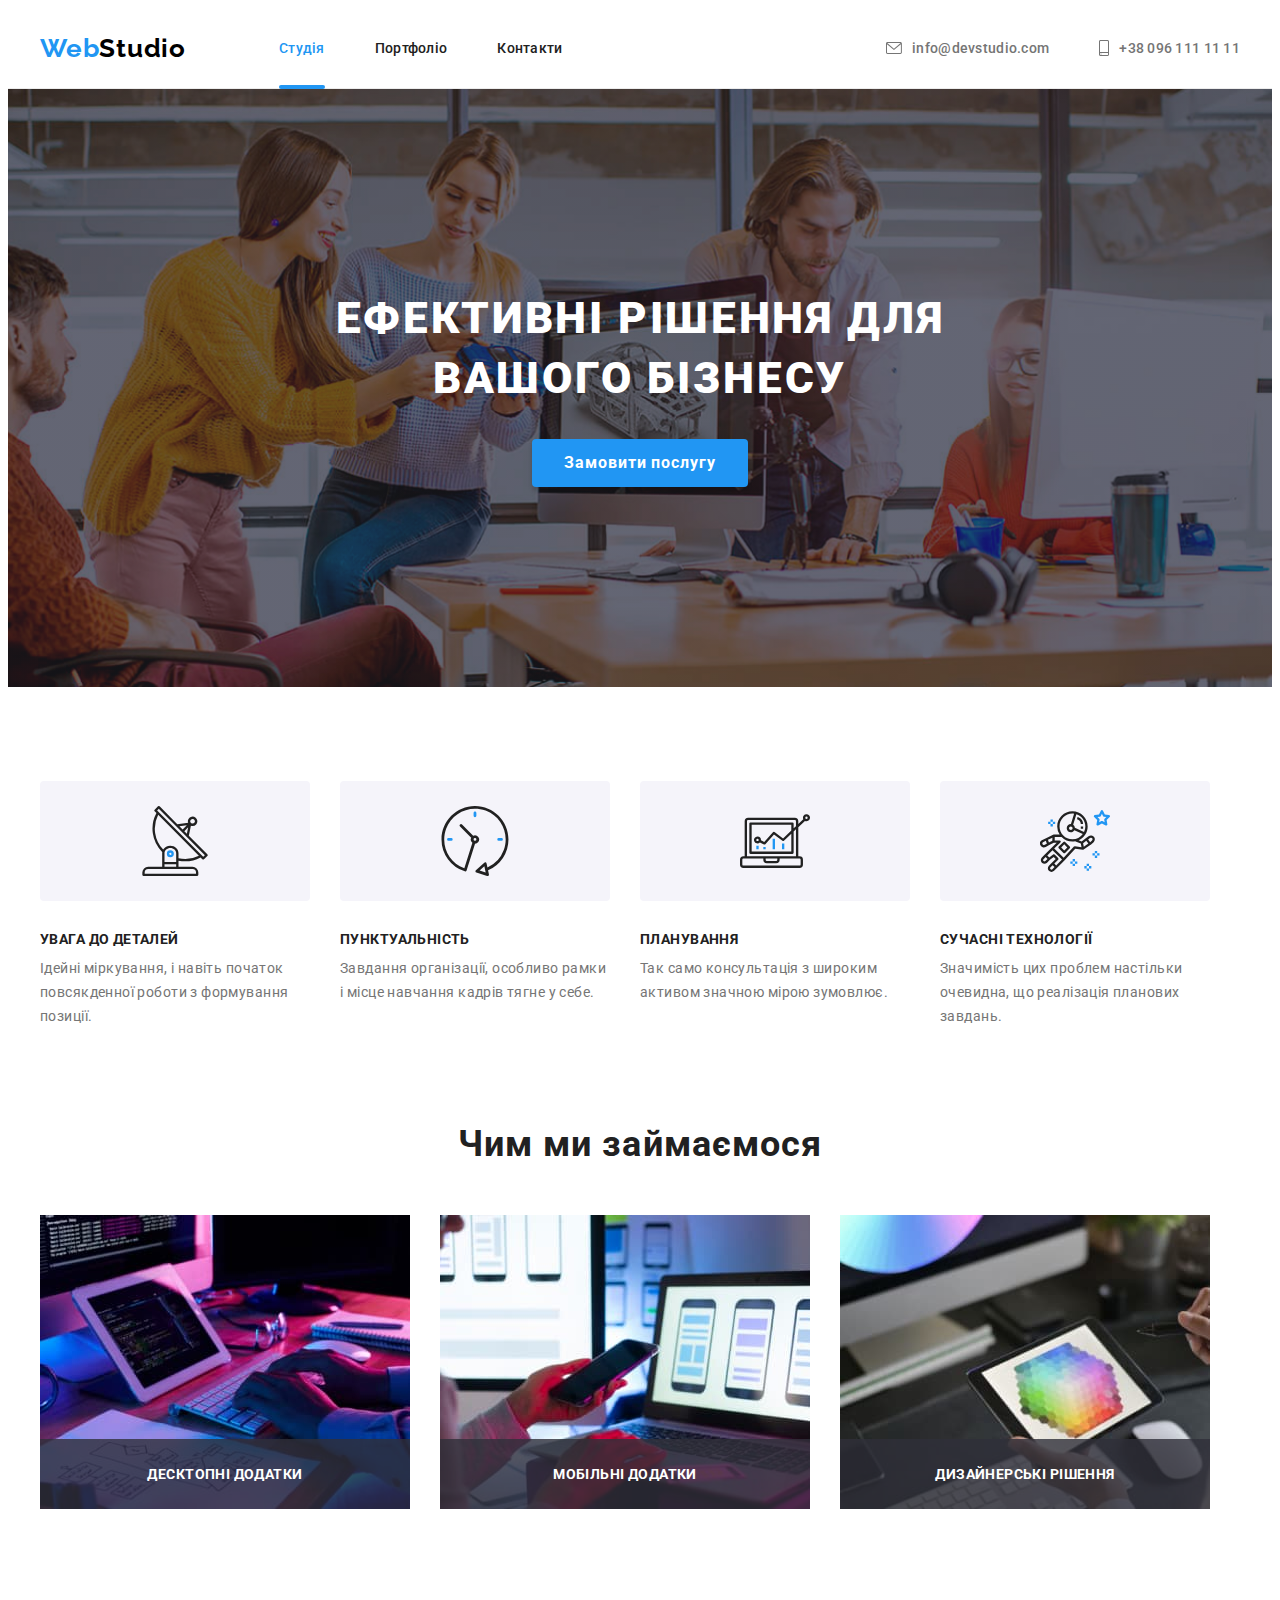
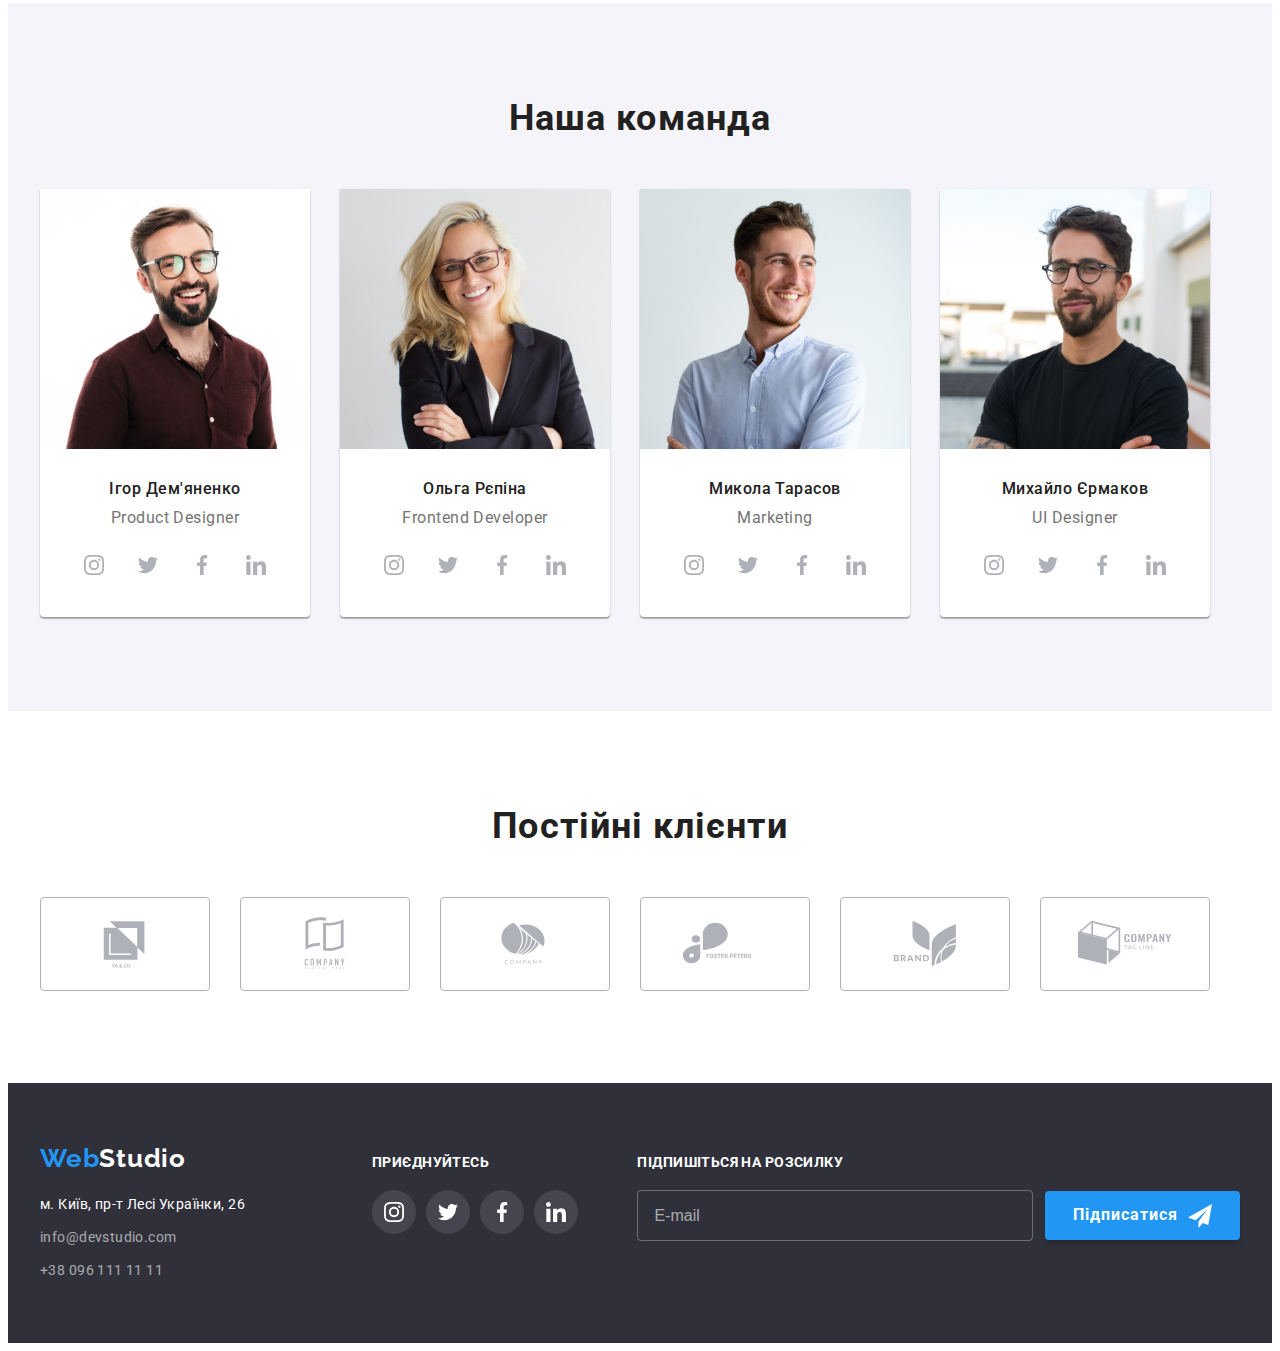
==== commit d65deb00: "update to BEM" ====
--- a/index.html
+++ b/index.html
@@ -42,7 +42,7 @@
         </nav>
         <ul class="contacts-list">
           <li class="contacts-list__item">
-            <a class="contacts-list__link link" href="mailto:info@devstudio.com">
+            <a class="contacts-list__link" href="mailto:info@devstudio.com">
               <svg class="contacts-list__icon" width="16" height="12">
                 <use href="./images/icons/sprite.svg#icon-mail"></use>
               </svg>
@@ -50,7 +50,7 @@
             >
           </li>
           <li class="contacts-list__item">
-            <a class="contacts-list__link link" href="tel:+380961111111"
+            <a class="contacts-list__link" href="tel:+380961111111"
               ><svg class="contacts-list__icon" width="10" height="16">
                 <use
                   href="./images/icons/sprite.svg#icon-smartphone"
@@ -64,63 +64,63 @@
     <main>
       <section class="hero">
         <div class="container hero-container">
-          <h1 class="hero-title title">Ефективні рішення для вашого бізнесу</h1>
-          <button class="hero-btn btn" type="button" data-modal-open>
+          <h1 class="hero__title title">Ефективні рішення для вашого бізнесу</h1>
+          <button class="hero__btn btn" type="button" data-modal-open>
             Замовити послугу
           </button>
           <div class="backdrop is-hidden" data-modal>
             <div class="modal-wrapper">
-              <button type="submit" class="modal-close" data-modal-close>
-                <svg class="modal-close-icon" width="18" height="18">
+              <button type="submit" class="modal-wrapper__close" data-modal-close>
+                <svg class="modal-wrapper__close-icon" width="18" height="18">
                   <use href="./images/icons/sprite.svg#icon-close"></use>
                 </svg>
               </button>
               <form action="#" class="modal-form">
-                <b class="modal-form-text"
+                <b class="modal-form__title"
                   >Залиште свої дані, ми вам передзвонимо</b
                 >
-                <label class="modal-form-group">
-                  <span class="modal-form-label">Ім'я</span>
+                <label class="modal-form__group">
+                  <span class="modal-form__label">Ім'я</span>
                   <input
                     type="text"
-                    class="modal-form-input"
+                    class="modal-form__input"
                     name="user-name"
                   />
-                  <svg class="modal-form-icon" width="12" height="12">
+                  <svg class="modal-form__icon" width="12" height="12">
                     <use href="./images/icons/sprite.svg#icon-user"></use>
                   </svg>
                 </label>
-                <label class="modal-form-group">
-                  <span class="modal-form-label">Телефон</span>
-                  <input type="tel" class="modal-form-input" name="phone" />
-                  <svg class="modal-form-icon" width="13" height="13">
+                <label class="modal-form__group">
+                  <span class="modal-form__label">Телефон</span>
+                  <input type="tel" class="modal-form__input" name="phone" />
+                  <svg class="modal-form__icon" width="13" height="13">
                     <use href="./images/icons/sprite.svg#icon-phone"></use>
                   </svg>
                 </label>
-                <label class="modal-form-group">
-                  <span class="modal-form-label">Пошта</span>
-                  <input type="email" class="modal-form-input" name="mail" />
-                  <svg class="modal-form-icon" width="15" height="12">
+                <label class="modal-form__group">
+                  <span class="modal-form__label">Пошта</span>
+                  <input type="email" class="modal-form__input" name="mail" />
+                  <svg class="modal-form__icon" width="15" height="12">
                     <use href="./images/icons/sprite.svg#icon-mail-fill"></use>
                   </svg>
                 </label>
-                <label class="modal-form-group modal-form-group-textarea">
-                  <span class="modal-form-label">Коментар</span>
-                  <textarea class="modal-form-comment" name="comment" cols="30" rows="10" placeholder="Введіть текст"></textarea>
+                <label class="modal-form__textarea">
+                  <span class="modal-form__label">Коментар</span>
+                  <textarea class="modal-form__comment" name="comment" cols="30" rows="10" placeholder="Введіть текст"></textarea>
                 </label>
-                <label class="modal-form-group modal-form-group-conditions">
-                  <input class="checkbox visually-hidden" type="checkbox" />
-                  <span class="custom-checkbox">
-                    <svg class="custom-checkbox-icon" width="11" height="8">
+                <label class="modal-form__conditions">
+                  <input class="modal-form__checkbox visually-hidden" type="checkbox" />
+                  <span class="modal-form__custom-checkbox">
+                    <svg class="modal-form__custom-checkbox-icon" width="11" height="8">
                       <use href="./images/icons/sprite.svg#icon-done"></use>
                     </svg>
                   </span>
-                  <span class="modal-form-label modal-form-label-text"
+                  <span class="modal-form__text"
                     >Погоджуюся з розсилкою та приймаю
-                    <a class="conditions-link" href="#">Умови договору</a>
+                    <a class="modal-form__link" href="#">Умови договору</a>
                   </span>
                 </label>
-                <button type="submit" class="modal-form-button btn">Відправити</button>
+                <button type="submit" class="modal-form__btn btn">Відправити</button>
               </form>
             </div>
           </div>
@@ -128,50 +128,50 @@
       </section>
       <section class="about section">
         <div class="container">
-          <ul class="about-list list">
-            <li class="about-list-item">
-              <div class="icon-container">
-                <svg class="about-icon" width="70" height="70">
+          <ul class="about-list">
+            <li class="about-list__item">
+              <div class="about-list__icon-container">
+                <svg class="about-list__icon" width="70" height="70">
                   <use href="./images/icons/sprite.svg#icon-antenna"></use>
                 </svg>
               </div>
-              <h3 class="about-list-item-title">УВАГА ДО ДЕТАЛЕЙ</h3>
-              <p class="about-list-item-text">
+              <h3 class="about-list__title">УВАГА ДО ДЕТАЛЕЙ</h3>
+              <p class="about-list__text">
                 Ідейні міркування, і навіть початок повсякденної роботи з
                 формування позиції.
               </p>
             </li>
-            <li class="about-list-item">
-              <div class="icon-container">
-                <svg class="about-icon" width="70" height="70">
+            <li class="about-list__item">
+              <div class="about-list__icon-container">
+                <svg class="about-list__icon" width="70" height="70">
                   <use href="./images/icons/sprite.svg#icon-clock"></use>
                 </svg>
               </div>
-              <h3 class="about-list-item-title">ПУНКТУАЛЬНІСТЬ</h3>
-              <p class="about-list-item-text">
+              <h3 class="about-list__title">ПУНКТУАЛЬНІСТЬ</h3>
+              <p class="about-list__text">
                 Завдання організації, особливо рамки і місце навчання кадрів
                 тягне у себе.
               </p>
             </li>
-            <li class="about-list-item">
-              <div class="icon-container">
-                <svg class="about-icon" width="70" height="70">
+            <li class="about-list__item">
+              <div class="about-list__icon-container">
+                <svg class="about-list__icon" width="70" height="70">
                   <use href="./images/icons/sprite.svg#icon-diagram"></use>
                 </svg>
               </div>
-              <h3 class="about-list-item-title">ПЛАНУВАННЯ</h3>
-              <p class="about-list-item-text">
+              <h3 class="about-list__title">ПЛАНУВАННЯ</h3>
+              <p class="about-list__text">
                 Так само консультація з широким активом значною мірою зумовлює.
               </p>
             </li>
-            <li class="about-list-item">
-              <div class="icon-container">
-                <svg class="about-icon" width="70" height="70">
+            <li class="about-list__item">
+              <div class="about-list__icon-container">
+                <svg class="about-list__icon" width="70" height="70">
                   <use href="./images/icons/sprite.svg#icon-astronaut"></use>
                 </svg>
               </div>
-              <h3 class="about-list-item-title">СУЧАСНІ ТЕХНОЛОГІЇ</h3>
-              <p class="about-list-item-text">
+              <h3 class="about-list__title">СУЧАСНІ ТЕХНОЛОГІЇ</h3>
+              <p class="about-list__text">
                 Значимість цих проблем настільки очевидна, що реалізація
                 планових завдань.
               </p>
@@ -181,43 +181,43 @@
       </section>
       <section class="specialization section">
         <div class="container">
-          <h2 class="specialization-title title">Чим ми займаємося</h2>
-          <ul class="specialization-list list">
-            <li class="specialization-list-item">
+          <h2 class="specialization__title title">Чим ми займаємося</h2>
+          <ul class="specialization-list">
+            <li class="specialization-list__item">
               <img
                 src="./images/whatwedo1.jpg"
                 alt="Hands on the keyboard"
                 width="370"
                 height="294"
               />
-              <p class="specialization-list-item-text">Десктопні додатки</p>
-            </li>
-            <li class="specialization-list-item">
+              <p class="specialization-list__text">Десктопні додатки</p>
+            </li>
+            <li class="specialization-list__item">
               <img
                 src="./images/whatwedo2.jpg"
                 alt="Phone in a hand"
                 width="370"
                 height="294"
               />
-              <p class="specialization-list-item-text">Мобільні додатки</p>
-            </li>
-            <li class="specialization-list-item">
+              <p class="specialization-list__text">Мобільні додатки</p>
+            </li>
+            <li class="specialization-list__item">
               <img
                 src="./images/whatwedo3.jpg"
                 alt="Tablet in a hand"
                 width="370"
                 height="294"
               />
-              <p class="specialization-list-item-text">Дизайнерські рішення</p>
+              <p class="specialization-list__text">Дизайнерські рішення</p>
             </li>
           </ul>
         </div>
       </section>
       <section class="team section">
         <div class="container">
-          <h2 class="team-title title">Наша команда</h2>
-          <ul class="team-list list">
-            <li class="team-list-item">
+          <h2 class="title">Наша команда</h2>
+          <ul class="team-list">
+            <li class="team-list__item">
               <img
                 src="./images/team1.jpg"
                 alt="Man"
@@ -225,58 +225,58 @@
                 height="260"
               />
               <div class="team-info">
-                <h3 class="team-list-item-title">Ігор Дем'яненко</h3>
-                <p class="team-list-item-text">Product Designer</p>
-                <ul class="social-list list">
-                  <li>
-                    <a
-                      class="social-link"
+                <h3 class="team-list__title">Ігор Дем'яненко</h3>
+                <p class="team-list__text">Product Designer</p>
+                <ul class="social-list">
+                  <li class="social-list__item">
+                    <a
+                      class="social-list__link"
                       href=""
                       target="_blank"
                       aria-label="іконка Інстаграм"
                     >
-                      <svg class="social-icon" width="20" height="20">
+                      <svg class="social-list__icon" width="20" height="20">
                         <use
                           href="./images/icons/sprite.svg#icon-instagram"
                         ></use>
                       </svg>
                     </a>
                   </li>
-                  <li>
-                    <a
-                      class="social-link"
+                  <li class="social-list__item">
+                    <a
+                      class="social-list__link"
                       href=""
                       target="_blank"
                       aria-label="іконка Твіттер"
                     >
-                      <svg class="social-icon" width="20" height="20">
+                      <svg class="social-list__icon" width="20" height="20">
                         <use
                           href="./images/icons/sprite.svg#icon-twitter"
                         ></use>
                       </svg>
                     </a>
                   </li>
-                  <li>
-                    <a
-                      class="social-link"
+                  <li class="social-list__item">
+                    <a
+                      class="social-list__link"
                       href=""
                       target="_blank"
                       aria-label="іконка Фейсбук"
                     >
-                      <svg class="social-icon" width="20" height="20">
+                      <svg class="social-list__icon" width="20" height="20">
                         <use
                           href="./images/icons/sprite.svg#icon-facebook"
                         ></use></svg
                     ></a>
                   </li>
-                  <li>
-                    <a
-                      class="social-link"
+                  <li class="social-list__item">
+                    <a
+                      class="social-list__link"
                       href=""
                       target="_blank"
                       aria-label="іконка Лінкедін"
                     >
-                      <svg class="social-icon" width="20" height="20">
+                      <svg class="social-list__icon" width="20" height="20">
                         <use
                           href="./images/icons/sprite.svg#icon-linkedin"
                         ></use></svg
@@ -285,7 +285,7 @@
                 </ul>
               </div>
             </li>
-            <li class="team-list-item">
+            <li class="team-list__item">
               <img
                 src="./images/team2.jpg"
                 alt="Man"
@@ -293,17 +293,17 @@
                 height="260"
               />
               <div class="team-info">
-                <h3 class="team-list-item-title">Ольга Рєпіна</h3>
-                <p class="team-list-item-text">Frontend Developer</p>
-                <ul class="social-list list">
-                  <li>
-                    <a
-                      class="social-link"
+                <h3 class="team-list__title">Ольга Рєпіна</h3>
+                <p class="team-list__text">Frontend Developer</p>
+                <ul class="social-list">
+                  <li>
+                    <a
+                      class="social-list__link"
                       href=""
                       target="_blank"
                       aria-label="іконка Інстаграм"
                     >
-                      <svg class="social-icon" width="20" height="20">
+                      <svg class="social-list__icon" width="20" height="20">
                         <use
                           href="./images/icons/sprite.svg#icon-instagram"
                         ></use>
@@ -312,12 +312,12 @@
                   </li>
                   <li>
                     <a
-                      class="social-link"
+                      class="social-list__link"
                       href=""
                       target="_blank"
                       aria-label="іконка Твіттер"
                     >
-                      <svg class="social-icon" width="20" height="20">
+                      <svg class="social-list__icon" width="20" height="20">
                         <use
                           href="./images/icons/sprite.svg#icon-twitter"
                         ></use>
@@ -326,12 +326,12 @@
                   </li>
                   <li>
                     <a
-                      class="social-link"
+                      class="social-list__link"
                       href=""
                       target="_blank"
                       aria-label="іконка Фейсбук"
                     >
-                      <svg class="social-icon" width="20" height="20">
+                      <svg class="social-list__icon" width="20" height="20">
                         <use
                           href="./images/icons/sprite.svg#icon-facebook"
                         ></use></svg
@@ -339,12 +339,12 @@
                   </li>
                   <li>
                     <a
-                      class="social-link"
+                      class="social-list__link"
                       href=""
                       target="_blank"
                       aria-label="іконка Лінкедін"
                     >
-                      <svg class="social-icon" width="20" height="20">
+                      <svg class="social-list__icon" width="20" height="20">
                         <use
                           href="./images/icons/sprite.svg#icon-linkedin"
                         ></use></svg
@@ -353,7 +353,7 @@
                 </ul>
               </div>
             </li>
-            <li class="team-list-item">
+            <li class="team-list__item">
               <img
                 src="./images/team3.jpg"
                 alt="Man"
@@ -361,17 +361,17 @@
                 height="260"
               />
               <div class="team-info">
-                <h3 class="team-list-item-title">Микола Тарасов</h3>
-                <p class="team-list-item-text">Marketing</p>
+                <h3 class="team-list__title">Микола Тарасов</h3>
+                <p class="team-list__text">Marketing</p>
                 <ul class="social-list list">
                   <li>
                     <a
-                      class="social-link"
+                      class="social-list__link"
                       href=""
                       target="_blank"
                       aria-label="іконка Інстаграм"
                     >
-                      <svg class="social-icon" width="20" height="20">
+                      <svg class="social-list__icon" width="20" height="20">
                         <use
                           href="./images/icons/sprite.svg#icon-instagram"
                         ></use>
@@ -380,12 +380,12 @@
                   </li>
                   <li>
                     <a
-                      class="social-link"
+                      class="social-list__link"
                       href=""
                       target="_blank"
                       aria-label="іконка Твіттер"
                     >
-                      <svg class="social-icon" width="20" height="20">
+                      <svg class="social-list__icon" width="20" height="20">
                         <use
                           href="./images/icons/sprite.svg#icon-twitter"
                         ></use>
@@ -394,12 +394,12 @@
                   </li>
                   <li>
                     <a
-                      class="social-link"
+                      class="social-list__link"
                       href=""
                       target="_blank"
                       aria-label="іконка Фейсбук"
                     >
-                      <svg class="social-icon" width="20" height="20">
+                      <svg class="social-list__icon" width="20" height="20">
                         <use
                           href="./images/icons/sprite.svg#icon-facebook"
                         ></use></svg
@@ -407,12 +407,12 @@
                   </li>
                   <li>
                     <a
-                      class="social-link"
+                      class="social-list__link"
                       href=""
                       target="_blank"
                       aria-label="іконка Лінкедін"
                     >
-                      <svg class="social-icon" width="20" height="20">
+                      <svg class="social-list__icon" width="20" height="20">
                         <use
                           href="./images/icons/sprite.svg#icon-linkedin"
                         ></use></svg
@@ -421,7 +421,7 @@
                 </ul>
               </div>
             </li>
-            <li class="team-list-item">
+            <li class="team-list__item">
               <img
                 src="./images/team4.jpg"
                 alt="Man"
@@ -429,17 +429,17 @@
                 height="260"
               />
               <div class="team-info">
-                <h3 class="team-list-item-title">Михайло Єрмаков</h3>
-                <p class="team-list-item-text">UI Designer</p>
+                <h3 class="team-list__title">Михайло Єрмаков</h3>
+                <p class="team-list__text">UI Designer</p>
                 <ul class="social-list list">
                   <li>
                     <a
-                      class="social-link"
+                      class="social-list__link"
                       href=""
                       target="_blank"
                       aria-label="іконка Інстаграм"
                     >
-                      <svg class="social-icon" width="20" height="20">
+                      <svg class="social-list__icon" width="20" height="20">
                         <use
                           href="./images/icons/sprite.svg#icon-instagram"
                         ></use>
@@ -448,12 +448,12 @@
                   </li>
                   <li>
                     <a
-                      class="social-link"
+                      class="social-list__link"
                       href=""
                       target="_blank"
                       aria-label="іконка Твіттер"
                     >
-                      <svg class="social-icon" width="20" height="20">
+                      <svg class="social-list__icon" width="20" height="20">
                         <use
                           href="./images/icons/sprite.svg#icon-twitter"
                         ></use>
@@ -462,12 +462,12 @@
                   </li>
                   <li>
                     <a
-                      class="social-link"
+                      class="social-list__link"
                       href=""
                       target="_blank"
                       aria-label="іконка Фейсбук"
                     >
-                      <svg class="social-icon" width="20" height="20">
+                      <svg class="social-list__icon" width="20" height="20">
                         <use
                           href="./images/icons/sprite.svg#icon-facebook"
                         ></use></svg
@@ -475,12 +475,12 @@
                   </li>
                   <li>
                     <a
-                      class="social-link"
+                      class="social-list__link"
                       href=""
                       target="_blank"
                       aria-label="іконка Лінкедін"
                     >
-                      <svg class="social-icon" width="20" height="20">
+                      <svg class="social-list__icon" width="20" height="20">
                         <use
                           href="./images/icons/sprite.svg#icon-linkedin"
                         ></use></svg
@@ -494,51 +494,51 @@
       </section>
       <section class="clients section">
         <div class="container">
-          <h2 class="clients-title title">Постійні клієнти</h2>
-          <ul class="clients-list list">
-            <li class="clients-list-item">
-              <a href="" class="clients-list-link link"
-                ><svg class="clients-icon" width="106" height="60">
+          <h2 class="title">Постійні клієнти</h2>
+          <ul class="clients-list">
+            <li class="clients-list__item">
+              <a href="" class="clients-list__link"
+                ><svg class="clients-list__icon" width="106" height="60">
                   <use
                     href="./images/icons/sprite.svg#icon-partner1"
                   ></use></svg
               ></a>
             </li>
-            <li class="clients-list-item">
-              <a href="" class="clients-list-link link"
-                ><svg class="clients-icon" width="106" height="60">
+            <li class="clients-list__item">
+              <a href="" class="clients-list__link"
+                ><svg class="clients-list__icon" width="106" height="60">
                   <use
                     href="./images/icons/sprite.svg#icon-partner2"
                   ></use></svg
               ></a>
             </li>
-            <li class="clients-list-item">
-              <a href="" class="clients-list-link link"
-                ><svg class="clients-icon" width="106" height="60">
+            <li class="clients-list__item">
+              <a href="" class="clients-list__link"
+                ><svg class="clients-list__icon" width="106" height="60">
                   <use
                     href="./images/icons/sprite.svg#icon-partner3"
                   ></use></svg
               ></a>
             </li>
-            <li class="clients-list-item">
-              <a href="" class="clients-list-link link"
-                ><svg class="clients-icon" width="106" height="60">
+            <li class="clients-list__item">
+              <a href="" class="clients-list__link"
+                ><svg class="clients-list__icon" width="106" height="60">
                   <use
                     href="./images/icons/sprite.svg#icon-partner4"
                   ></use></svg
               ></a>
             </li>
-            <li class="clients-list-item">
-              <a href="" class="clients-list-link link">
-                <svg class="clients-icon" width="106" height="60">
+            <li class="clients-list__item">
+              <a href="" class="clients-list__link">
+                <svg class="clients-list__icon" width="106" height="60">
                   <use
                     href="./images/icons/sprite.svg#icon-partner5"
                   ></use></svg
               ></a>
             </li>
-            <li class="clients-list-item">
-              <a href="" class="clients-list-link link"
-                ><svg class="clients-icon" width="106" height="60">
+            <li class="clients-list__item">
+              <a href="" class="clients-list__link"
+                ><svg class="clients-list__icon" width="106" height="60">
                   <use
                     href="./images/icons/sprite.svg#icon-partner6"
                   ></use></svg
@@ -555,30 +555,30 @@
             >Web<span class="logo__color logo__color--white">Studio</span></a
           >
           <address class="address">
-            <p class="footer-address">м. Київ, пр-т Лесі Українки, 26</p>
-            <ul class="footer-list list">
-              <li class="footer-list-item">
+            <p class="address__footer">м. Київ, пр-т Лесі Українки, 26</p>
+            <ul class="footer-list">
+              <li class="footer-list__item">
                 <a
-                  class="footer-list-item-link link"
+                  class="footer-list__link"
                   href="mailto:info@devstudio.com"
                   >info@devstudio.com</a
                 >
               </li>
-              <li class="footer-list-item">
-                <a class="footer-list-item-link link" href="tel:+380961111111"
+              <li class="footer-list__item">
+                <a class="footer-list__link" href="tel:+380961111111"
                   >+38 096 111 11 11</a
                 >
               </li>
             </ul>
           </address>
         </div>
-        <div class="join-container">
-          <p class="join-text">приєднуйтесь</p>
-          <ul class="social-list list">
+        <div class="join">
+          <p class="join__text">приєднуйтесь</p>
+          <ul class="social-list">
             <li>
-              <a href="" class="social-link social-link-gray link"
+              <a href="" class="social-list__link social-list__link--gray"
                 ><svg
-                  class="social-icon social-icon-white"
+                  class="social-list__icon social-list__icon-white"
                   width="20"
                   height="20"
                 >
@@ -588,9 +588,9 @@
               ></a>
             </li>
             <li>
-              <a href="" class="social-link social-link-gray link"
+              <a href="" class="social-list__link social-list__link--gray"
                 ><svg
-                  class="social-icon social-icon-white"
+                  class="social-list__icon social-list__icon-white"
                   width="20"
                   height="20"
                 >
@@ -598,9 +598,9 @@
               ></a>
             </li>
             <li>
-              <a href="" class="social-link social-link-gray link"
+              <a href="" class="social-list__link social-list__link--gray"
                 ><svg
-                  class="social-icon social-icon-white"
+                  class="social-list__icon social-list__icon-white"
                   width="20"
                   height="20"
                 >
@@ -610,9 +610,9 @@
               ></a>
             </li>
             <li>
-              <a href="" class="social-link social-link-gray link"
+              <a href="" class="social-list__link social-list__link--gray"
                 ><svg
-                  class="social-icon social-icon-white"
+                  class="social-list__icon social-list__icon-white"
                   width="20"
                   height="20"
                 >
@@ -624,17 +624,17 @@
           </ul>
         </div>
         <form action="#" class="form-mailing">
-          <b class="form-mailing-text">Підпишіться на розсилку</b>
-          <div class="form-mailing-group">
+          <b class="form-mailing__title">Підпишіться на розсилку</b>
+          <div class="form-mailing__group">
             <input
               type="email"
               name="email"
-              class="form-mailing-input"
+              class="form-mailing__input"
               placeholder="E-mail"
             />
-            <button type="submit" class="form-mailing-button btn">
+            <button type="submit" class="btn">
               Підписатися
-              <svg class="form-mailing-icon" width="24" height="24">
+              <svg class="form-mailing__icon" width="24" height="24">
                 <use href="./images/icons/sprite.svg#icon-send"></use>
               </svg>
             </button>
--- a/css/styles.css
+++ b/css/styles.css
@@ -54,6 +54,24 @@
   border: none;
   font-family: inherit;
   cursor: pointer;
+  display: flex;
+  align-items: center;
+  margin: 0 auto;
+  padding: 10px 28px;
+  border-radius: 4px;
+  background: #2196f3;
+  box-shadow: 0px 4px 4px 0px rgba(0, 0, 0, 0.15);
+  color: #fff;
+  font-size: 16px;
+  font-weight: 700;
+  line-height: 1.8;
+  letter-spacing: 0.96px;
+  transition: background-color 0.25s cubic-bezier(0.4, 0, 0.2, 1);
+}
+
+.btn:hover,
+.btn:focus {
+  background-color: #158bec;
 }
 
 .title {
@@ -62,6 +80,7 @@
   font-weight: 700;
   letter-spacing: 1.08px;
   text-align: center;
+  margin-bottom: 50px;
 }
 
 .section {
@@ -108,8 +127,6 @@
   display: flex;
   align-items: center;
 }
-
-
 
 .navigation__list {
   display: flex;
@@ -210,7 +227,7 @@
   padding: 0;
 }
 
-.hero-title {
+.hero__title {
   color: #fff;
   font-size: 44px;
   font-weight: 900;
@@ -223,27 +240,8 @@
   width: 694px;
 }
 
-.hero-btn {
-  background-color: var(--accent-cl);
-  filter: drop-shadow(0px 4px 4px rgba(0, 0, 0, 0.25));
-  color: #fff;
-  display: block;
-  font-size: 16px;
-  font-weight: 700;
-  line-height: 1.87;
-  letter-spacing: 0.96px;
-  border-radius: 4px;
-  transition: background-color 0.25s cubic-bezier(0.4, 0, 0.2, 1);
+.hero__btn {
   padding: 10px 32px;
-  min-width: 216px;
-  max-width: 250px;
-  margin-left: auto;
-  margin-right: auto;
-}
-
-.hero-btn:hover,
-.hero-btn:focus {
-  background-color: #158bec;
 }
 
 /* Модальне вікно */
@@ -284,7 +282,7 @@
   transition: transform 0.6s cubic-bezier(0.4, 0, 0.2, 1);
 }
 
-.modal-close {
+.modal-wrapper__close {
   position: absolute;
   right: 8px;
   top: 8px;
@@ -300,16 +298,16 @@
   border: 1px solid rgba(0, 0, 0, 0.1);
 }
 
-.modal-close-icon {
+.modal-wrapper__close-icon {
   transition: fill 0.25s cubic-bezier(0.4, 0, 0.2, 1);
 }
 
-.modal-close:focus {
+.modal-wrapper__close:focus {
   border: 1px solid var(--accent-cl);
 }
 
-.modal-close:hover .modal-close-icon,
-.modal-close:focus .modal-close-icon {
+.modal-wrapper__close:hover .modal-wrapper__close-icon,
+.modal-wrapper__close:focus .modal-wrapper__close-icon {
   fill: var(--accent-cl);
 }
 
@@ -319,15 +317,8 @@
   width: 448px;
 }
 
-.modal-form-text {
+.modal-form__title {
   display: block;
-}
-
-.modal-form-group {
-  display: block;
-}
-
-.modal-form-text {
   color: var(--title-cl);
   text-align: center;
   font-size: 20px;
@@ -336,20 +327,21 @@
   margin-bottom: 12px;
 }
 
-.modal-form-group {
+.modal-form__group {
+  display: block;
   position: relative;
   margin-bottom: 10px;
 }
 
-.modal-form-group-textarea {
+.modal-form__textarea {
   margin-bottom: 24px;
 }
 
-.modal-form-group:last-child {
+.modal-form__group:last-child {
   margin-top: 25px;
 }
 
-.modal-form-label {
+.modal-form__label {
   display: block;
   color: var(--txt-cl);
   font-size: 12px;
@@ -358,7 +350,7 @@
   margin-bottom: 4px;
 }
 
-.modal-form-input {
+.modal-form__input {
   width: 100%;
   padding: 11px 20px 11px 40px;
   font-size: 12px;
@@ -370,24 +362,24 @@
   transition: border 0.25s cubic-bezier(0.4, 0, 0.2, 1);
 }
 
-.modal-form-input:focus,
-.modal-form-input:hover {
+.modal-form__input:focus,
+.modal-form__input:hover {
   border: 1px solid var(--accent-cl);
 }
 
-.modal-form-icon {
+.modal-form__icon {
   position: absolute;
   top: 30px;
   left: 12px;
   transition: fill 0.3s cubic-bezier(0.4, 0, 0.2, 1);
 }
 
-.modal-form-input:focus + .modal-form-icon,
-.modal-form-input:hover + .modal-form-icon {
+.modal-form__input:focus + .modal-form__icon,
+.modal-form__input:hover + .modal-form__icon {
   fill: var(--accent-cl);
 }
 
-.modal-form-comment {
+.modal-form__comment {
   resize: none;
   max-width: 100%;
   min-width: 448px;
@@ -400,19 +392,21 @@
   letter-spacing: 0.12px;
   border-radius: 4px;
   outline: none;
+  margin-bottom: 20px;
   border: 1px solid rgba(33, 33, 33, 0.2);
-}
-
-.modal-form-comment:focus,
-.modal-form-comment:hover {
+  transition: border 0.3s cubic-bezier(0.4, 0, 0.2, 1);
+}
+
+.modal-form__comment:focus,
+.modal-form__comment:hover {
   border: 1px solid var(--accent-cl);
 }
 
-.modal-form-comment::placeholder {
+.modal-form__comment::placeholder {
   color: rgba(117, 117, 117, 0.5);
 }
 
-.modal-form-label-text {
+.modal-form__text {
   margin-bottom: 0;
   color: var(--txt-cl);
   font-size: 14px;
@@ -421,18 +415,19 @@
   letter-spacing: 0.42px;
 }
 
-.conditions-link {
+.modal-form__link {
   color: var(--accent-cl);
-}
-
-.modal-form-group-conditions {
+  display: inline-block;
+}
+
+.modal-form__conditions {
   display: flex;
   align-items: center;
   padding-left: 13px;
   margin-bottom: 30px;
 }
 
-.custom-checkbox {
+.modal-form__custom-checkbox {
   display: block;
   width: 16px;
   height: 16px;
@@ -447,47 +442,31 @@
     border 0.25s cubic-bezier(0.4, 0, 0.2, 1);
 }
 
-.custom-checkbox .custom-checkbox-icon {
+.modal-form__custom-checkbox .modal-form__custom-checkbox-icon {
   fill: #fff;
   opacity: 0;
   transition: opacity 0.25s cubic-bezier(0.4, 0, 0.2, 1);
 }
 
-.checkbox:focus + .custom-checkbox {
+.modal-form__checkbox:focus + .modal-form__custom-checkbox {
   border: 1px solid var(--accent-cl);
 }
 
-.checkbox:checked + .custom-checkbox {
+.modal-form__checkbox:checked + .modal-form__custom-checkbox {
   background-color: var(--accent-cl);
   border: 1px solid var(--accent-cl);
 }
 
-.checkbox:checked + .custom-checkbox .custom-checkbox-icon {
+.modal-form__checkbox:checked
+  + .modal-form__custom-checkbox
+  .modal-form__custom-checkbox-icon {
   opacity: 1;
 }
 
-.btn {
-  display: flex;
-  align-items: center;
-  margin: 0 auto;
-  padding: 10px 28px;
-  border: none;
-  cursor: pointer;
-  border-radius: 4px;
-  background: #2196f3;
-  box-shadow: 0px 4px 4px 0px rgba(0, 0, 0, 0.15);
-  color: #fff;
-  font-size: 16px;
-  font-weight: 700;
-  line-height: 1.8;
-  letter-spacing: 0.96px;
-  transition: background-color 0.25s cubic-bezier(0.4, 0, 0.2, 1);
-}
-
-.btn:hover,
-.btn:focus {
-  background-color: #158bec;
-}
+.modal-form__btn {
+  padding: 10px 52px;
+}
+
 /* Секція про нас */
 
 .about.section {
@@ -498,16 +477,16 @@
   display: flex;
 }
 
-.about-list-item {
+.about-list__item {
   margin-right: 30px;
   width: 270px;
 }
 
-.about-list-item:last-child {
+.about-list__item:last-child {
   margin-right: 0;
 }
 
-.about-list-item-title {
+.about-list__title {
   color: var(--title-cl);
   font-weight: 700;
   font-size: 14px;
@@ -516,12 +495,12 @@
   margin-bottom: 10px;
 }
 
-.about-list-item-text {
+.about-list__text {
   line-height: 1.71;
   letter-spacing: 0.42px;
 }
 
-.icon-container {
+.about-list__icon-container {
   display: flex;
   justify-content: center;
   align-items: center;
@@ -533,20 +512,16 @@
 
 /* Секція спеціалізація */
 
-.specialization-title {
-  margin-bottom: 50px;
-}
-
 .specialization-list {
   display: flex;
   gap: 30px;
 }
 
-.specialization-list-item {
+.specialization-list__item {
   position: relative;
 }
 
-.specialization-list-item-text {
+.specialization-list__text {
   position: absolute;
   left: 0;
   bottom: 0;
@@ -568,16 +543,12 @@
   background-color: #f5f4fa;
 }
 
-.team-title {
-  margin-bottom: 50px;
-}
-
 .team-list {
   display: flex;
   gap: 30px;
 }
 
-.team-list-item {
+.team-list__item {
   background-color: #fff;
   box-shadow: 0px 2px 1px 0px rgba(0, 0, 0, 0.2),
     0px 1px 1px 0px rgba(0, 0, 0, 0.14), 0px 1px 3px 0px rgba(0, 0, 0, 0.12);
@@ -589,7 +560,7 @@
   padding-bottom: 30px;
 }
 
-.team-list-item-title {
+.team-list__title {
   color: var(--title-cl);
   font-size: 16px;
   font-weight: 500;
@@ -598,7 +569,7 @@
   margin-bottom: 10px;
 }
 
-.team-list-item-text {
+.team-list__text {
   font-size: 16px;
   letter-spacing: 0.48px;
   margin-bottom: 16px;
@@ -612,7 +583,7 @@
   gap: 10px;
 }
 
-.social-link {
+.social-list__link {
   display: flex;
   align-items: center;
   justify-content: center;
@@ -624,45 +595,41 @@
   transition: background-color 0.25s cubic-bezier(0.4, 0, 0.2, 1);
 }
 
-.social-link:hover,
-.social-link:focus {
+.social-list__link:hover,
+.social-list__link:focus {
   background-color: var(--accent-cl);
 }
 
-.social-icon {
+.social-list__icon {
   fill: currentColor;
   transition: fill 0.25s cubic-bezier(0.4, 0, 0.2, 1);
 }
 
-.social-link:hover .social-icon,
-.social-link:focus .social-icon {
+.social-list__link:hover .social-list__icon,
+.social-list__link:focus .social-list__icon {
   fill: #fff;
 }
 
 /* Секція постійні клієнти */
 
-.clients-title {
-  margin-bottom: 50px;
-}
-
 .clients-list {
   display: flex;
   align-items: center;
   gap: 30px;
 }
 
-.clients-list-item {
+.clients-list__item {
   width: 170px;
   height: 92px;
   color: #afb1b8;
 }
 
-.clients-icon {
+.clients-list__icon {
   fill: currentColor;
   transition: fill 0.25s cubic-bezier(0.4, 0, 0.2, 1);
 }
 
-.clients-list-link {
+.clients-list__link {
   display: flex;
   justify-content: center;
   align-items: center;
@@ -673,13 +640,13 @@
   transition: border 0.25s cubic-bezier(0.4, 0, 0.2, 1);
 }
 
-.clients-list-link:hover,
-.clients-list-link:focus {
+.clients-list__link:hover,
+.clients-list__link:focus {
   border: 1px solid var(--accent-cl);
 }
 
-.clients-list-link:hover .clients-icon,
-.clients-list-link:focus .clients-icon {
+.clients-list__link:hover .clients-list__icon,
+.clients-list__link:focus .clients-list__icon {
   fill: var(--accent-cl);
 }
 
@@ -691,17 +658,11 @@
   padding-bottom: 60px;
 }
 
-.footer-logo {
-  font-style: normal;
-}
-
-
-
 .address-container {
   margin-right: 93px;
 }
 
-.footer-address {
+.address__footer {
   font-style: normal;
   color: #fff;
   line-height: 1.71;
@@ -709,15 +670,15 @@
   margin-bottom: 9px;
 }
 
-.footer-list-item {
+.footer-list__item {
   margin-bottom: 9px;
 }
 
-.footer-list-item:last-child {
+.footer-list__item:last-child {
   margin-bottom: 0;
 }
 
-.footer-list-item-link {
+.footer-list__link {
   color: rgba(255, 255, 255, 0.6);
   font-style: normal;
   line-height: 1.71;
@@ -725,8 +686,8 @@
   transition: color 0.25s cubic-bezier(0.4, 0, 0.2, 1);
 }
 
-.footer-list-item-link:hover,
-.footer-list-item-link:focus {
+.footer-list__link:hover,
+.footer-list__link:focus {
   color: var(--accent-cl);
 }
 
@@ -735,11 +696,11 @@
   align-items: baseline;
 }
 
-.join-container {
+.join {
   margin-right: auto;
 }
 
-.join-text {
+.join__text {
   color: #fff;
   font-size: 14px;
   font-weight: 700;
@@ -748,14 +709,14 @@
   margin-bottom: 20px;
 }
 
-.social-link-gray {
+.social-list__link--gray {
   color: #fff;
   background-color: rgba(255, 255, 255, 0.1);
 }
 
 /* Форма футера */
 
-.form-mailing-text {
+.form-mailing__title {
   color: #fff;
   font-weight: 700;
   letter-spacing: 0.42px;
@@ -764,12 +725,12 @@
   margin-bottom: 20px;
 }
 
-.form-mailing-group {
-  display: flex;
-  align-items: center;
-}
-
-.form-mailing-input {
+.form-mailing__group {
+  display: flex;
+  align-items: center;
+}
+
+.form-mailing__input {
   width: 358px;
   padding: 16px 20px 15px 16px;
   background-color: transparent;
@@ -783,18 +744,18 @@
   transition: border 0.25s cubic-bezier(0.4, 0, 0.2, 1);
 }
 
-.form-mailing-input::placeholder {
+.form-mailing__input::placeholder {
   color: rgba(255, 255, 255, 0.6);
   font-size: 16px;
   font-weight: 400;
 }
 
-.form-mailing-input:focus,
-.form-mailing-input:hover {
+.form-mailing__input:focus,
+.form-mailing__input:hover {
   border: 1px solid var(--accent-cl);
 }
 
-.form-mailing-icon {
+.form-mailing__icon {
   fill: #fff;
   margin-left: 10px;
 }
@@ -811,20 +772,15 @@
   margin-bottom: 50px;
 }
 
-.projects-list-item {
+.projects-list__item {
   margin-right: 8px;
 }
 
-.projects-list-item:last-child {
+.projects-list__item:last-child {
   margin-right: 0;
 }
 
-.projects-btn.active {
-  background-color: var(--accent-cl);
-  color: #fff;
-}
-
-.projects-btn {
+.projects-list__btn {
   font-size: 16px;
   background-color: #f5f4fa;
   color: var(--title-cl);
@@ -838,8 +794,15 @@
   transition-timing-function: cubic-bezier(0.4, 0, 0.2, 1);
 }
 
-.projects-btn:hover,
-.projects-btn:focus {
+.projects-list__btn--active {
+  background-color: var(--accent-cl);
+  color: #fff;
+}
+
+
+
+.projects-list__btn:hover,
+.projects-list__btn:focus {
   color: #fff;
   background-color: var(--accent-cl);
   box-shadow: 0px 2px 2px 0px rgba(0, 0, 0, 0.12),
@@ -853,17 +816,17 @@
   gap: 30px;
 }
 
-.projects-type-list-link {
+.projects-type-list__link {
   transition: box-shadow 0.25s cubic-bezier(0.4, 0, 0.2, 1);
 }
 
-.projects-type-list-link:hover,
-.projects-type-list-link:focus {
+.projects-type-list__link:hover,
+.projects-type-list__link:focus {
   box-shadow: 1px 4px 6px 0px rgba(0, 0, 0, 0.16),
     0px 4px 4px 0px rgba(0, 0, 0, 0.06), 0px 1px 1px 0px rgba(0, 0, 0, 0.12);
 }
 
-.projects-info {
+.projects-type-list__info {
   padding-top: 20px;
   padding-right: 24px;
   padding-bottom: 20px;
@@ -873,15 +836,15 @@
   border-left: 1px solid #eee;
 }
 
-.projects-type-list-title {
+.projects-type-list__title {
   margin-bottom: 4px;
 }
 
-.projects-type-list-item {
+.projects-type-list__item {
   background: #fff;
 }
 
-.projects-type-list-title {
+.projects-type-list__title {
   color: var(--title-cl);
   font-size: 18px;
   font-weight: 700;
@@ -889,19 +852,19 @@
   letter-spacing: 1.08px;
 }
 
-.projects-type-list-text {
+.projects-type-list__name {
   color: var(--txt-cl);
   font-size: 16px;
   line-height: 1.87;
   letter-spacing: 0.48px;
 }
 
-.project-overlay-wrapper {
+.projects-type-list__overlay-wrapper {
   position: relative;
   overflow: hidden;
 }
 
-.projects-overlay {
+.projects-type-list__overlay {
   background: rgba(33, 150, 243, 0.9);
   position: absolute;
   left: 0;
@@ -915,13 +878,13 @@
   opacity: 0;
   transition: transform 0.25s cubic-bezier(0.4, 0, 0.2, 1);
 }
-.projects-type-list-link:hover .projects-overlay,
-.projects-type-list-link:focus .projects-overlay {
+.projects-type-list__link:hover .projects-type-list__overlay,
+.projects-type-list__link:focus .projects-type-list__overlay {
   transform: translateY(0);
   opacity: 1;
 }
 
-.projects-overlay-text {
+.projects-type-list__text {
   width: 322px;
   color: #fff;
   font-family: Roboto;
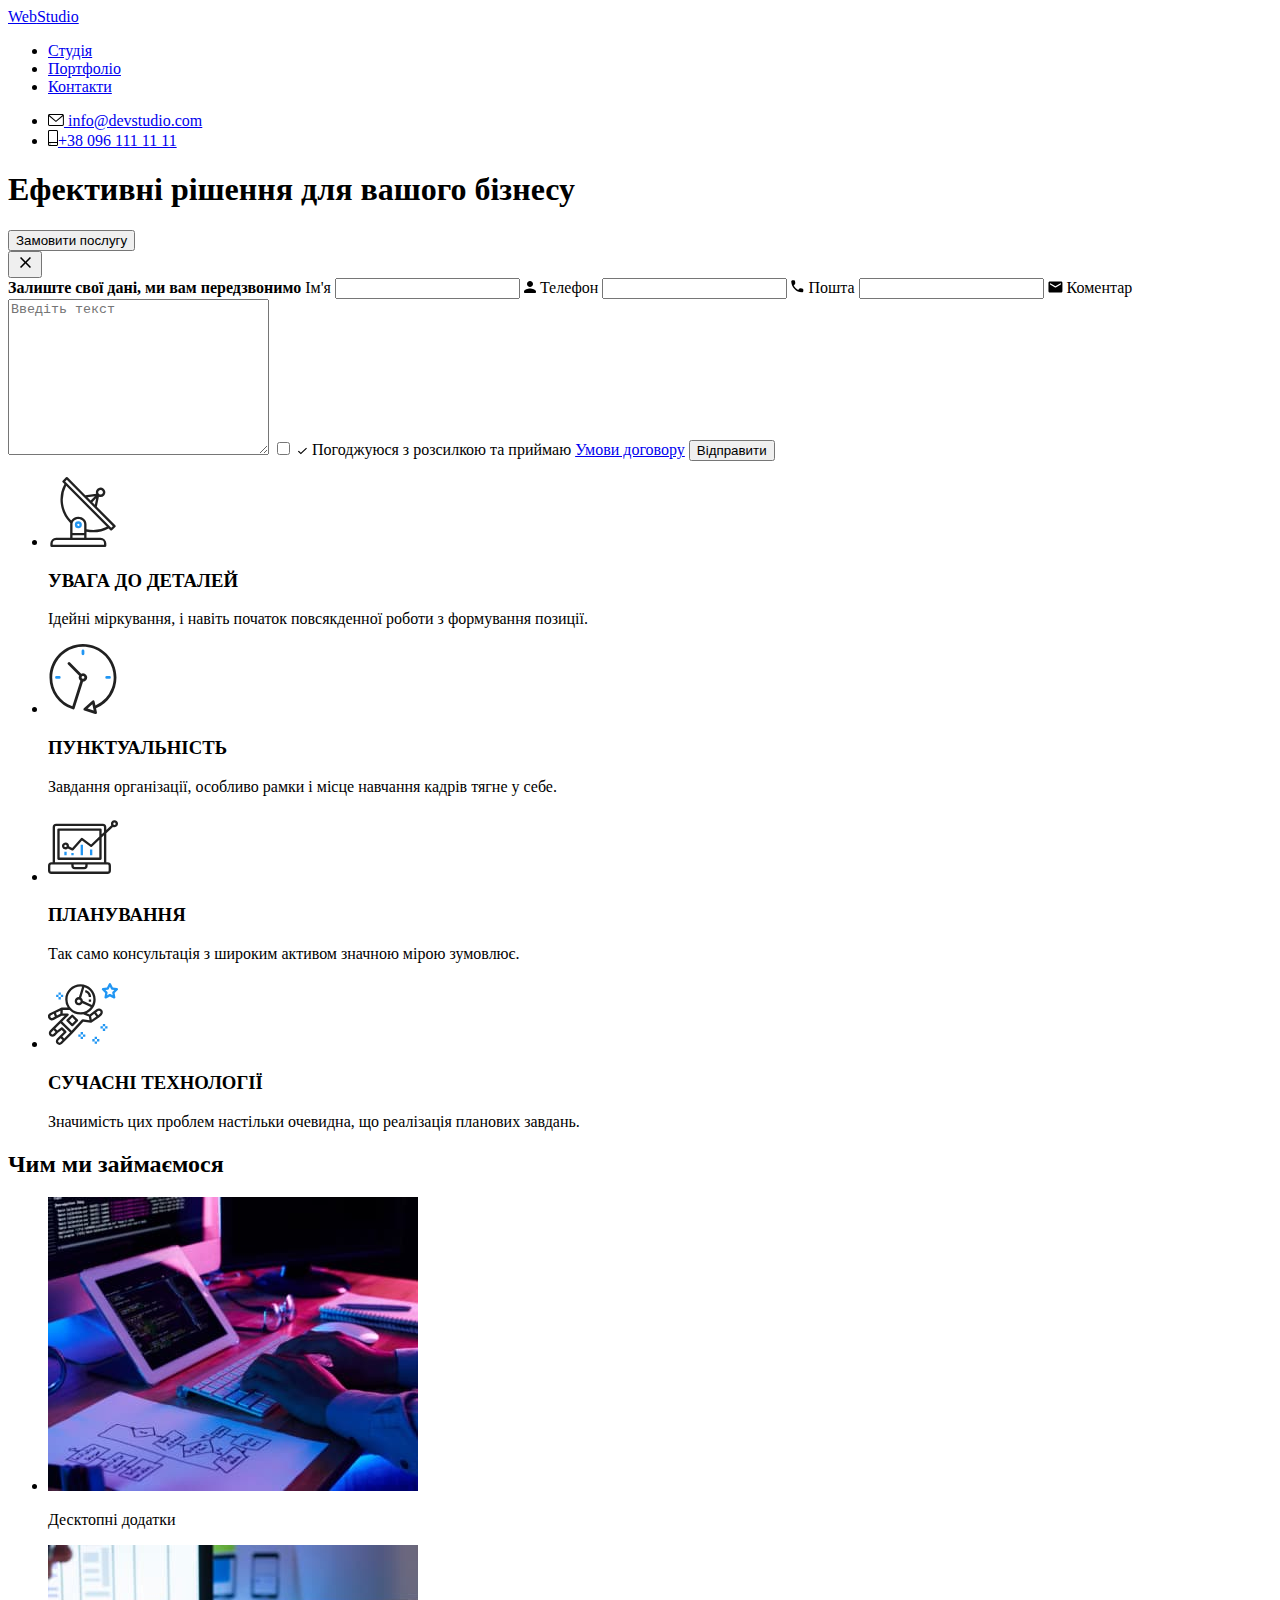
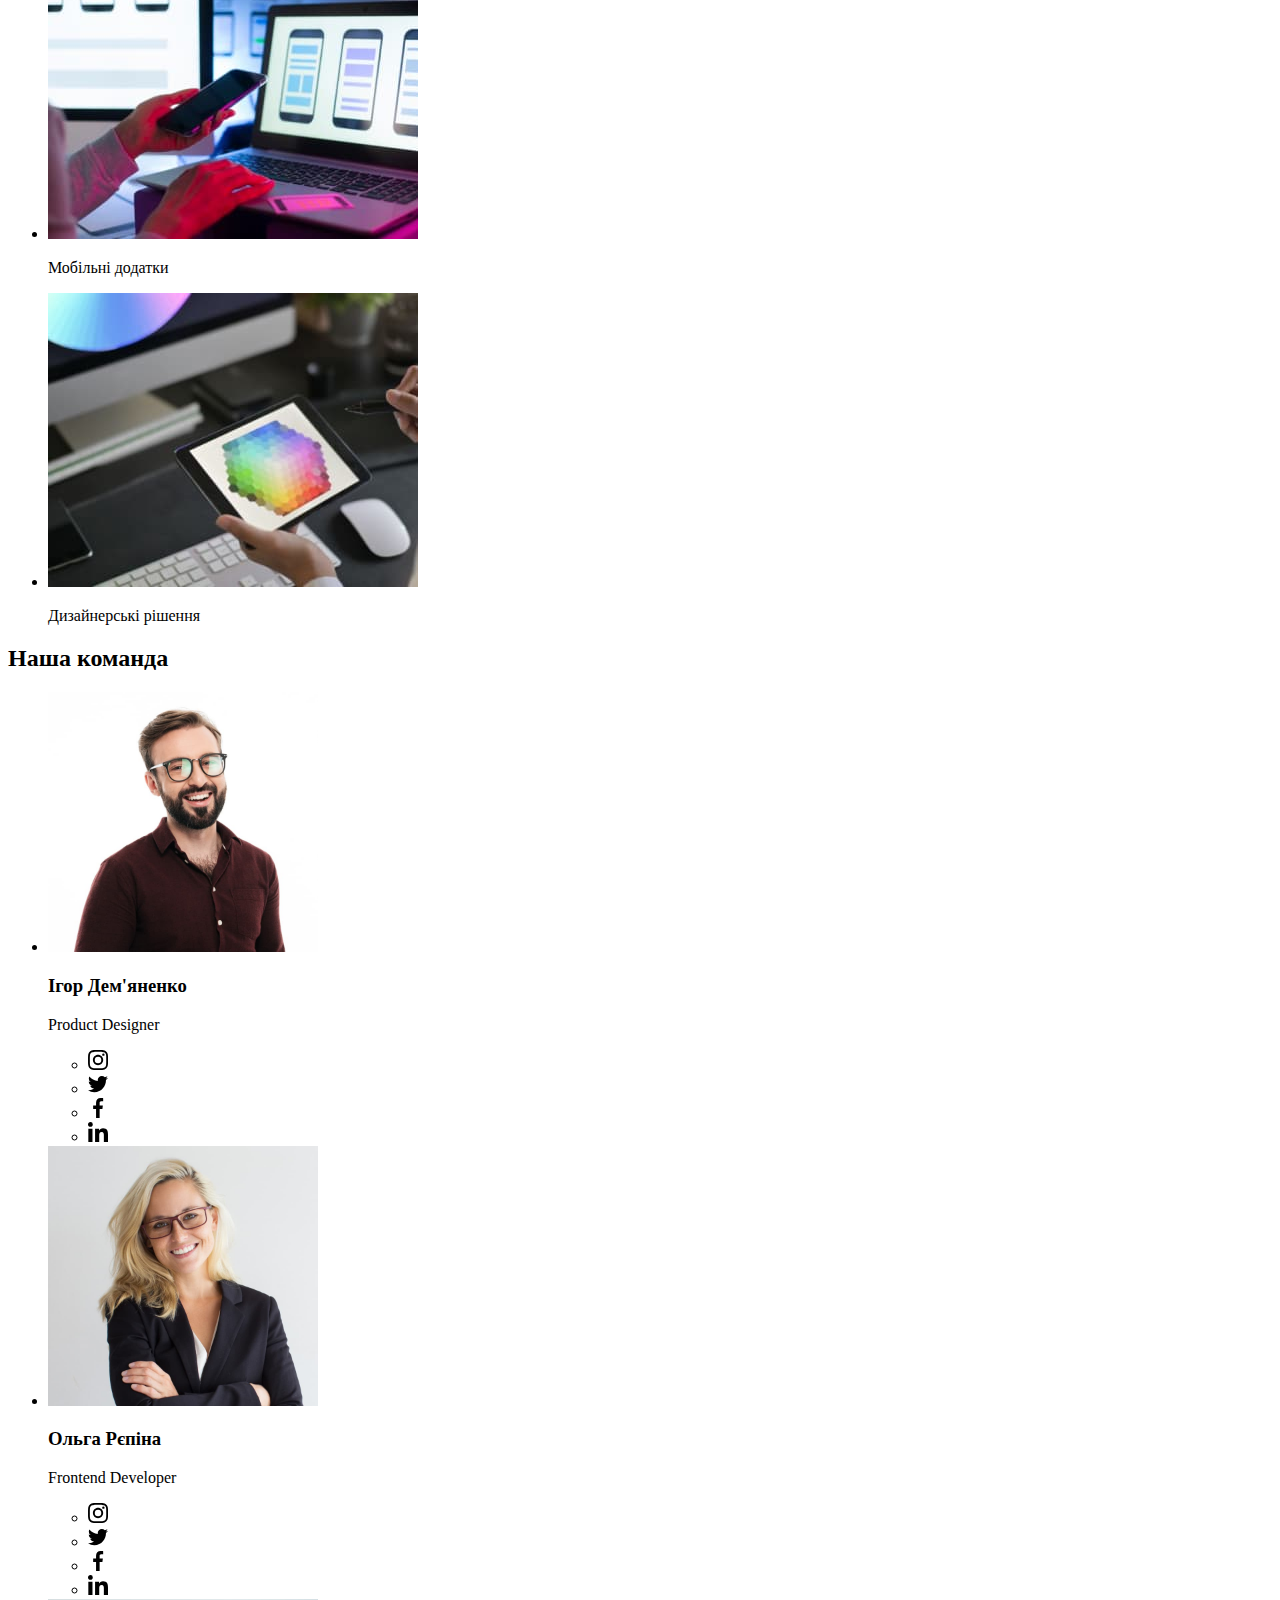
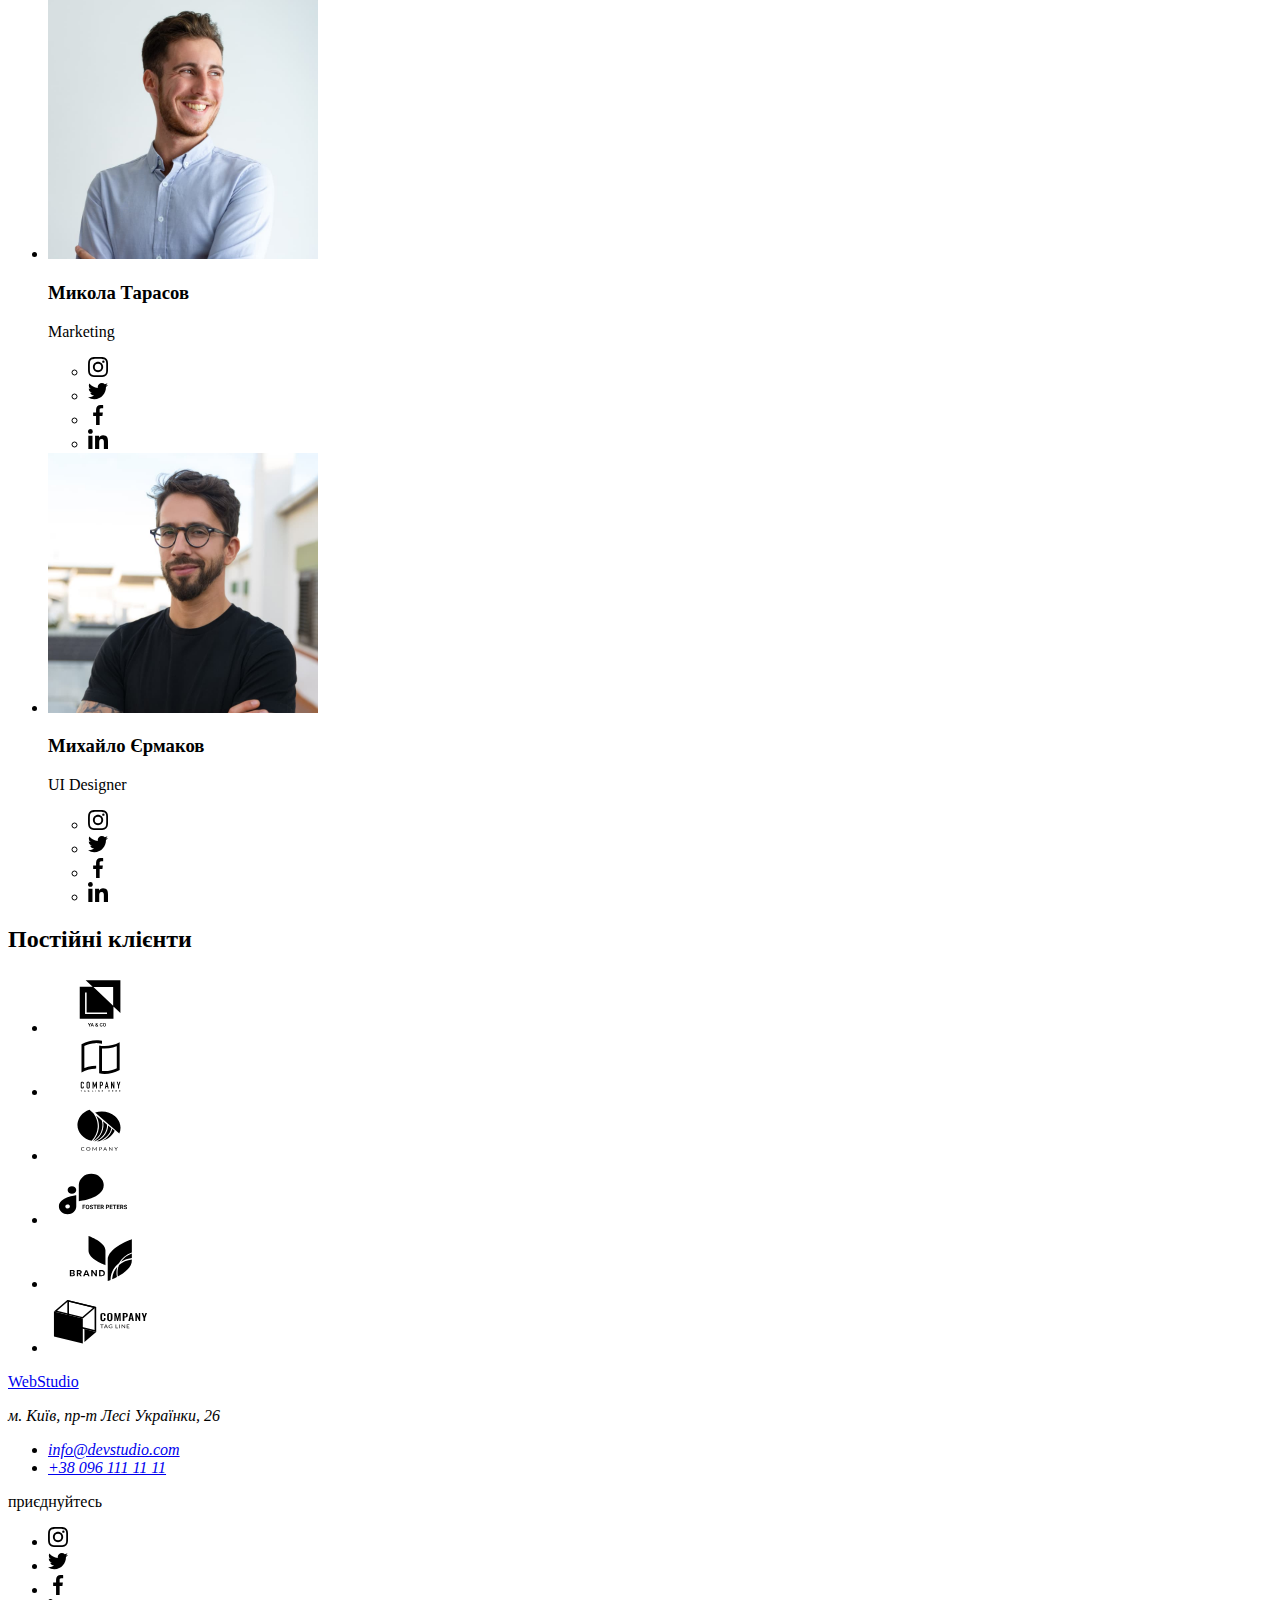
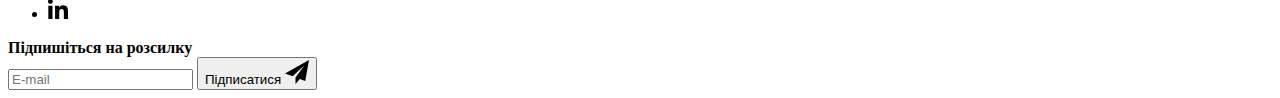
==== commit 84ba5a53: "create scss files" ====
--- a/index.html
+++ b/index.html
@@ -14,7 +14,8 @@
       crossorigin="anonymous"
       referrerpolicy="no-referrer"
     />
-    <link rel="stylesheet" href="./css/styles.css" />
+    <!-- <link rel="stylesheet" href="./css/styles.css" /> -->
+    <link rel="stylesheet" href="./css/main.min.css">
     <title>WebStudio</title>
   </head>
   <body>
--- a/css/main.min.css
+++ b/css/main.min.css
@@ -0,0 +1 @@
+/*# sourceMappingURL=main.min.css.map */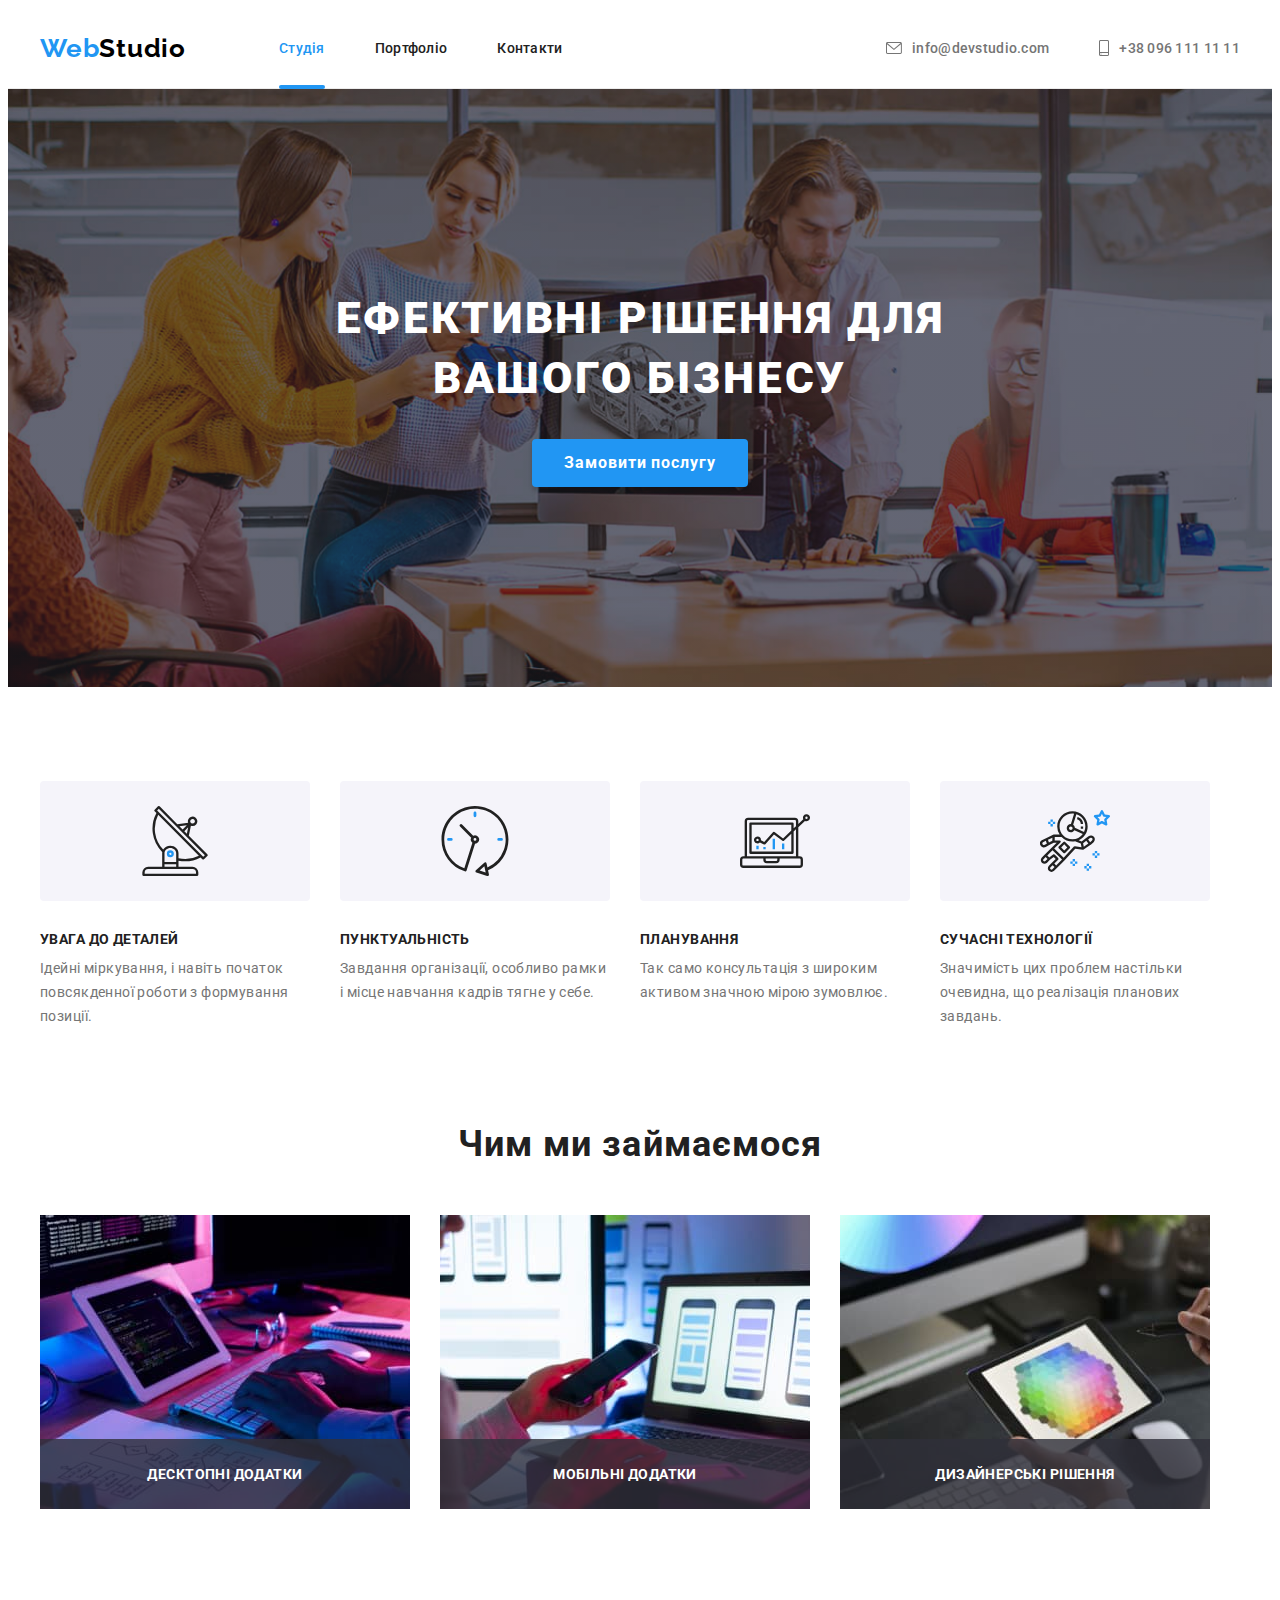
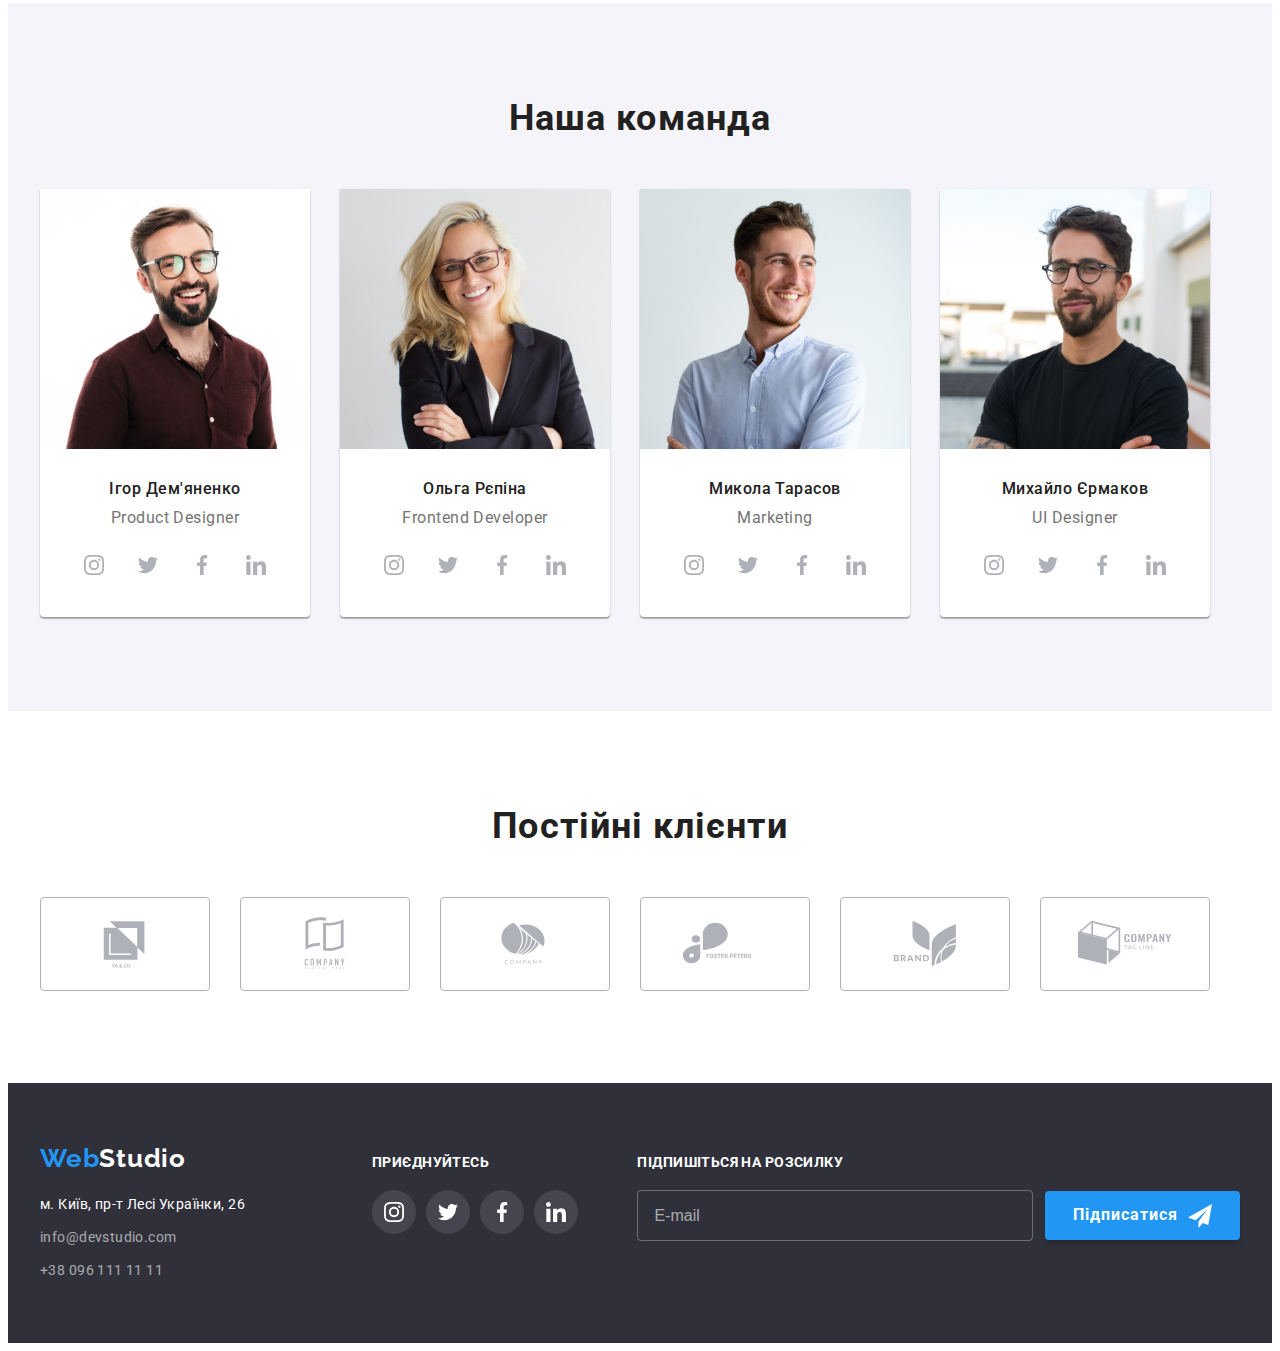
==== commit 2ca0f125: "update styles for pages with sass" ====
--- a/index.html
+++ b/index.html
@@ -14,7 +14,6 @@
       crossorigin="anonymous"
       referrerpolicy="no-referrer"
     />
-    <!-- <link rel="stylesheet" href="./css/styles.css" /> -->
     <link rel="stylesheet" href="./css/main.min.css">
     <title>WebStudio</title>
   </head>
--- a/css/main.min.css
+++ b/css/main.min.css
@@ -1 +1 @@
-/*# sourceMappingURL=main.min.css.map */+:root{--main-font: Roboto, sans-serif;--secondary-font: Raleway;--title-cl: #212121;--txt-cl: #757575;--accent-cl: #2196f3;--bg-cl: #2f303a}body{font-family:var(--main-font);color:var(--txt-cl);font-size:14px}h1,h2,h3,h4,h5,h5,p{margin:0}img{display:block}ul,ol{padding:0;margin:0;list-style:none}a{text-decoration:none;display:block}.container{width:1200px;padding-left:15px;padding-right:15px;margin:0 auto}.section{padding-top:94px;padding-bottom:94px}.visually-hidden{position:absolute;clip:rect(0 0 0 0);width:1px;height:1px;margin:-1px}.btn{border:none;font-family:inherit;cursor:pointer;display:-webkit-box;display:-ms-flexbox;display:flex;-webkit-box-align:center;-ms-flex-align:center;align-items:center;margin:0 auto;padding:10px 28px;border-radius:4px;background:#2196f3;-webkit-box-shadow:0px 4px 4px 0px rgba(0,0,0,.15);box-shadow:0px 4px 4px 0px rgba(0,0,0,.15);color:#fff;font-size:16px;font-weight:700;line-height:1.8;letter-spacing:.96px;-webkit-transition:background-color .25s cubic-bezier(0.4, 0, 0.2, 1);transition:background-color .25s cubic-bezier(0.4, 0, 0.2, 1)}.btn:hover,.btn:focus{background-color:#158bec}.title{color:var(--title-cl);font-size:36px;font-weight:700;letter-spacing:1.08px;text-align:center;margin-bottom:50px}.logo{margin-right:93px;color:var(--accent-cl);font-family:Raleway;font-size:26px;font-weight:700;letter-spacing:.78px}.logo__color--dark{color:#000}.logo__color--white{color:#fff}.logo-footer{margin-bottom:20px}.header{border-bottom:1px solid #ececec}.header-container{display:-webkit-box;display:-ms-flexbox;display:flex;-webkit-box-align:center;-ms-flex-align:center;align-items:center}.navigation__list{display:-webkit-box;display:-ms-flexbox;display:flex}.navigation__item{margin-right:50px}.navigation__link{color:var(--title-cl);font-weight:500;letter-spacing:.28px;-webkit-transition:color .25s cubic-bezier(0.4, 0, 0.2, 1);transition:color .25s cubic-bezier(0.4, 0, 0.2, 1);padding-top:32px;padding-bottom:32px;position:relative}.navigation__link:hover,.navigation__link:focus{color:var(--accent-cl)}.navigation__link--active{color:var(--accent-cl)}.navigation__link--active::after{content:"";position:absolute;left:0;bottom:-1px;width:100%;height:4px;border-radius:2px;background-color:var(--accent-cl)}.contacts-list{margin-left:auto;display:-webkit-box;display:-ms-flexbox;display:flex}.contacts-list__item{margin-right:50px}.contacts-list__item:last-child{margin:0}.contacts-list__link{color:var(--txt-cl);font-weight:500;letter-spacing:.28px;-webkit-transition:color .25s cubic-bezier(0.4, 0, 0.2, 1);transition:color .25s cubic-bezier(0.4, 0, 0.2, 1);padding-top:32px;padding-bottom:32px;display:-webkit-box;display:-ms-flexbox;display:flex;-webkit-box-align:center;-ms-flex-align:center;align-items:center}.contacts-list__link:hover,.contacts-list__link:focus{color:var(--accent-cl)}.contacts-list__icon{margin-right:10px;fill:currentColor}.hero{background-color:var(--bg-cl);padding-top:200px;padding-bottom:200px;background-image:-webkit-gradient(linear, left top, left bottom, from(rgba(47, 48, 58, 0.4)), to(rgba(47, 48, 58, 0.4))),url(../images/hero/hero-bg.png);background-image:linear-gradient(to bottom, rgba(47, 48, 58, 0.4), rgba(47, 48, 58, 0.4)),url(../images/hero/hero-bg.png);background-repeat:no-repeat;background-position:center;background-size:cover;max-width:1600px;margin:0 auto}.hero-container{padding:0}.hero__title{color:#fff;font-size:44px;font-weight:900;line-height:1.36;letter-spacing:2.64px;text-transform:uppercase;margin-bottom:30px;margin-left:auto;margin-right:auto;width:694px}.hero__btn{padding:10px 32px}.backdrop{position:fixed;top:0;left:0;z-index:10;width:100%;height:100%;background-color:rgba(47,48,58,.6);-webkit-transition:visibility .6s cubic-bezier(0.4, 0, 0.2, 1),opacity .6s cubic-bezier(0.4, 0, 0.2, 1);transition:visibility .6s cubic-bezier(0.4, 0, 0.2, 1),opacity .6s cubic-bezier(0.4, 0, 0.2, 1)}.backdrop.is-hidden{visibility:hidden;opacity:0;pointer-events:none}.backdrop.is-hidden .modal-wrapper{-webkit-transform:translateX(-50%) translateY(-50%) scale(0.8);transform:translateX(-50%) translateY(-50%) scale(0.8)}.modal-wrapper{position:absolute;width:528px;padding:40px;background-color:#fff;border-radius:4px;-webkit-box-shadow:0px 2px 1px 0px rgba(0,0,0,.2),0px 1px 1px 0px rgba(0,0,0,.14),0px 1px 3px 0px rgba(0,0,0,.12);box-shadow:0px 2px 1px 0px rgba(0,0,0,.2),0px 1px 1px 0px rgba(0,0,0,.14),0px 1px 3px 0px rgba(0,0,0,.12);top:50%;left:50%;-webkit-transform:translateX(-50%) translateY(-50%) scale(1);transform:translateX(-50%) translateY(-50%) scale(1);-webkit-transition:-webkit-transform .6s cubic-bezier(0.4, 0, 0.2, 1);transition:-webkit-transform .6s cubic-bezier(0.4, 0, 0.2, 1);transition:transform .6s cubic-bezier(0.4, 0, 0.2, 1);transition:transform .6s cubic-bezier(0.4, 0, 0.2, 1), -webkit-transform .6s cubic-bezier(0.4, 0, 0.2, 1)}.modal-wrapper__close{position:absolute;right:8px;top:8px;width:30px;height:30px;border-radius:50%;display:-webkit-box;display:-ms-flexbox;display:flex;-webkit-box-pack:center;-ms-flex-pack:center;justify-content:center;-webkit-box-align:center;-ms-flex-align:center;align-items:center;background-color:rgba(0,0,0,0);cursor:pointer;outline:none;border:1px solid rgba(0,0,0,.1)}.modal-wrapper__close:focus{border:1px solid var(--accent-cl)}.modal-wrapper__close-icon{-webkit-transition:fill .25s cubic-bezier(0.4, 0, 0.2, 1);transition:fill .25s cubic-bezier(0.4, 0, 0.2, 1)}.modal-wrapper__close:hover .modal-wrapper__close-icon,.modal-wrapper__close:focus .modal-wrapper__close-icon{fill:var(--accent-cl)}.modal-form{width:448px}.modal-form__title{display:block;color:var(--title-cl);text-align:center;font-size:20px;font-weight:700;letter-spacing:.6px;margin-bottom:12px}.modal-form__group{display:block;position:relative;margin-bottom:10px}.modal-form__group:last-child{margin-top:25px}.modal-form__textarea{margin-bottom:24px}.modal-form__label{display:block;color:var(--txt-cl);font-size:12px;font-weight:400;letter-spacing:.12px;margin-bottom:4px}.modal-form__input{width:100%;padding:11px 20px 11px 40px;font-size:12px;font-weight:400;color:var(--txt-cl);border-radius:4px;border:1px solid rgba(33,33,33,.2);outline:none;-webkit-transition:border .25s cubic-bezier(0.4, 0, 0.2, 1);transition:border .25s cubic-bezier(0.4, 0, 0.2, 1)}.modal-form__input:focus,.modal-form__input:hover{border:1px solid var(--accent-cl)}.modal-form__icon{position:absolute;top:30px;left:12px;-webkit-transition:fill .3s cubic-bezier(0.4, 0, 0.2, 1);transition:fill .3s cubic-bezier(0.4, 0, 0.2, 1)}.modal-form__input:hover+.modal-form__icon,.modal-form__input:focus+.modal-form__icon{fill:var(--accent-cl)}.modal-form__comment{resize:none;max-width:100%;min-width:448px;max-height:120px;min-height:120px;padding:12px 16px;color:var(--txt-cl);font-size:12px;font-weight:400;letter-spacing:.12px;border-radius:4px;outline:none;margin-bottom:20px;border:1px solid rgba(33,33,33,.2);-webkit-transition:border .3s cubic-bezier(0.4, 0, 0.2, 1);transition:border .3s cubic-bezier(0.4, 0, 0.2, 1)}.modal-form__comment:focus,.modal-form__comment:hover{border:1px solid var(--accent-cl)}.modal-form__comment::-webkit-input-placeholder{color:rgba(117,117,117,.5)}.modal-form__comment::-moz-placeholder{color:rgba(117,117,117,.5)}.modal-form__comment:-ms-input-placeholder{color:rgba(117,117,117,.5)}.modal-form__comment::-ms-input-placeholder{color:rgba(117,117,117,.5)}.modal-form__comment::placeholder{color:rgba(117,117,117,.5)}.modal-form__text{margin-bottom:0;color:var(--txt-cl);font-size:14px;font-weight:400;line-height:1.7;letter-spacing:.42px}.modal-form__link{color:var(--accent-cl);display:inline-block}.modal-form__conditions{display:-webkit-box;display:-ms-flexbox;display:flex;-webkit-box-align:center;-ms-flex-align:center;align-items:center;padding-left:13px;margin-bottom:30px}.modal-form__custom-checkbox{display:block;width:16px;height:16px;border:1px solid #212121;border-radius:2px;margin-right:7px;display:-webkit-box;display:-ms-flexbox;display:flex;-webkit-box-pack:center;-ms-flex-pack:center;justify-content:center;-webkit-box-align:center;-ms-flex-align:center;align-items:center;background-color:#fff;-webkit-transition:background-color .25s cubic-bezier(0.4, 0, 0.2, 1),border .25s cubic-bezier(0.4, 0, 0.2, 1);transition:background-color .25s cubic-bezier(0.4, 0, 0.2, 1),border .25s cubic-bezier(0.4, 0, 0.2, 1)}.modal-form__custom-checkbox .modal-form__custom-checkbox-icon{fill:#fff;opacity:0;-webkit-transition:opacity .25s cubic-bezier(0.4, 0, 0.2, 1);transition:opacity .25s cubic-bezier(0.4, 0, 0.2, 1)}.modal-form__checkbox:focus+.modal-form__custom-checkbox{border:1px solid var(--accent-cl)}.modal-form__checkbox:checked+.modal-form__custom-checkbox{background-color:var(--accent-cl);border:1px solid var(--accent-cl)}.modal-form__checkbox:checked+.modal-form__custom-checkbox .modal-form__custom-checkbox-icon{opacity:1}.modal-form__btn{padding:10px 52px}.form-mailing__title{color:#fff;font-weight:700;letter-spacing:.42px;text-transform:uppercase;display:block;margin-bottom:20px}.form-mailing__group{display:-webkit-box;display:-ms-flexbox;display:flex;-webkit-box-align:center;-ms-flex-align:center;align-items:center}.form-mailing__input{width:358px;padding:16px 20px 15px 16px;background-color:rgba(0,0,0,0);color:rgba(255,255,255,.6);font-size:16px;font-weight:400;border-radius:4px;border:1px solid rgba(255,255,255,.3);outline:none;margin-right:12px;-webkit-transition:border .25s cubic-bezier(0.4, 0, 0.2, 1);transition:border .25s cubic-bezier(0.4, 0, 0.2, 1)}.form-mailing__input::-webkit-input-placeholder{color:rgba(255,255,255,.6);font-size:16px;font-weight:400}.form-mailing__input::-moz-placeholder{color:rgba(255,255,255,.6);font-size:16px;font-weight:400}.form-mailing__input:-ms-input-placeholder{color:rgba(255,255,255,.6);font-size:16px;font-weight:400}.form-mailing__input::-ms-input-placeholder{color:rgba(255,255,255,.6);font-size:16px;font-weight:400}.form-mailing__input::placeholder{color:rgba(255,255,255,.6);font-size:16px;font-weight:400}.form-mailing__input:focus,.form-mailing__input:hover{border:1px solid var(--accent-cl)}.form-mailing__icon{fill:#fff;margin-left:10px}.about.section{padding-bottom:0}.about-list{display:-webkit-box;display:-ms-flexbox;display:flex}.about-list__item{margin-right:30px;width:270px}.about-list__item:last-child{margin-right:0}.about-list__title{color:var(--title-cl);font-weight:700;font-size:14px;letter-spacing:.42px;text-transform:uppercase;margin-bottom:10px}.about-list__text{line-height:1.71;letter-spacing:.42px}.about-list__icon-container{display:-webkit-box;display:-ms-flexbox;display:flex;-webkit-box-pack:center;-ms-flex-pack:center;justify-content:center;-webkit-box-align:center;-ms-flex-align:center;align-items:center;height:120px;margin-bottom:30px;background-color:#f5f4fa;border-radius:4px}.specialization-list{display:-webkit-box;display:-ms-flexbox;display:flex;gap:30px}.specialization-list__item{position:relative}.specialization-list__text{position:absolute;left:0;bottom:0;display:-webkit-box;display:-ms-flexbox;display:flex;-webkit-box-pack:center;-ms-flex-pack:center;justify-content:center;-webkit-box-align:center;-ms-flex-align:center;align-items:center;text-transform:uppercase;color:#fff;letter-spacing:.42px;font-weight:700;width:100%;height:70px;background-color:rgba(47,48,58,.8)}.team{background-color:#f5f4fa}.team-list{display:-webkit-box;display:-ms-flexbox;display:flex;gap:30px}.team-list__item{background-color:#fff;-webkit-box-shadow:0px 2px 1px 0px rgba(0,0,0,.2),0px 1px 1px 0px rgba(0,0,0,.14),0px 1px 3px 0px rgba(0,0,0,.12);box-shadow:0px 2px 1px 0px rgba(0,0,0,.2),0px 1px 1px 0px rgba(0,0,0,.14),0px 1px 3px 0px rgba(0,0,0,.12);border-radius:0px 0px 4px 4px}.team-info{padding-top:30px;padding-bottom:30px}.team-list__title{color:var(--title-cl);font-size:16px;font-weight:500;letter-spacing:.48px;text-align:center;margin-bottom:10px}.team-list__text{font-size:16px;letter-spacing:.48px;margin-bottom:16px;text-align:center}.social-list{display:-webkit-box;display:-ms-flexbox;display:flex;-webkit-box-pack:center;-ms-flex-pack:center;justify-content:center;-webkit-box-align:center;-ms-flex-align:center;align-items:center;gap:10px}.social-list__link{display:-webkit-box;display:-ms-flexbox;display:flex;-webkit-box-align:center;-ms-flex-align:center;align-items:center;-webkit-box-pack:center;-ms-flex-pack:center;justify-content:center;width:44px;height:44px;background-color:#fff;border-radius:50%;color:#afb1b8;-webkit-transition:background-color .25s cubic-bezier(0.4, 0, 0.2, 1);transition:background-color .25s cubic-bezier(0.4, 0, 0.2, 1)}.social-list__link:hover,.social-list__link:focus{background-color:var(--accent-cl)}.social-list__icon{fill:currentColor;-webkit-transition:fill .25s cubic-bezier(0.4, 0, 0.2, 1);transition:fill .25s cubic-bezier(0.4, 0, 0.2, 1)}.social-list__link:hover .social-list__icon,.social-list__link:focus .social-list__icon{fill:#fff}.clients-list{display:-webkit-box;display:-ms-flexbox;display:flex;-webkit-box-align:center;-ms-flex-align:center;align-items:center;gap:30px}.clients-list__item{width:170px;height:92px;color:#afb1b8}.clients-list__icon{fill:currentColor;-webkit-transition:fill .25s cubic-bezier(0.4, 0, 0.2, 1);transition:fill .25s cubic-bezier(0.4, 0, 0.2, 1)}.clients-list__link{display:-webkit-box;display:-ms-flexbox;display:flex;-webkit-box-pack:center;-ms-flex-pack:center;justify-content:center;-webkit-box-align:center;-ms-flex-align:center;align-items:center;height:100%;color:#afb1b8;border-radius:4px;border:1px solid #afb1b8;-webkit-transition:border .25s cubic-bezier(0.4, 0, 0.2, 1);transition:border .25s cubic-bezier(0.4, 0, 0.2, 1)}.clients-list__link:hover,.clients-list__link:focus{border:1px solid var(--accent-cl)}.clients-list__link:hover .clients-list__icon,.clients-list__link:focus .clients-list__icon{fill:var(--accent-cl)}.footer{background-color:var(--bg-cl);padding-top:60px;padding-bottom:60px}.address-container{margin-right:93px}.address__footer{font-style:normal;color:#fff;line-height:1.71;letter-spacing:.42px;margin-bottom:9px}.footer-list__item{margin-bottom:9px}.footer-list__item:last-child{margin-bottom:0}.footer-list__link{color:rgba(255,255,255,.6);font-style:normal;line-height:1.71;letter-spacing:.42px;-webkit-transition:color .25s cubic-bezier(0.4, 0, 0.2, 1);transition:color .25s cubic-bezier(0.4, 0, 0.2, 1)}.footer-list__link:hover,.footer-list__link:focus{color:var(--accent-cl)}.footer-container{display:-webkit-box;display:-ms-flexbox;display:flex;-webkit-box-align:baseline;-ms-flex-align:baseline;align-items:baseline}.join{margin-right:auto}.join__text{color:#fff;font-size:14px;font-weight:700;letter-spacing:.42px;text-transform:uppercase;margin-bottom:20px}.social-list__link--gray{color:#fff;background-color:rgba(255,255,255,.1)}.projects-list{display:-webkit-box;display:-ms-flexbox;display:flex;-webkit-box-pack:center;-ms-flex-pack:center;justify-content:center;margin-bottom:50px}.projects-list__item{margin-right:8px}.projects-list__item:last-child{margin-right:0}.projects-list__btn{font-size:16px;background-color:#f5f4fa;color:var(--title-cl);font-weight:500;line-height:1.62;padding:6px 22px;border-radius:4px;letter-spacing:.48px;-webkit-transition-property:background-color,color,-webkit-box-shadow;transition-property:background-color,color,-webkit-box-shadow;transition-property:background-color,color,box-shadow;transition-property:background-color,color,box-shadow,-webkit-box-shadow;-webkit-transition-duration:.25s;transition-duration:.25s;-webkit-transition-timing-function:cubic-bezier(0.4, 0, 0.2, 1);transition-timing-function:cubic-bezier(0.4, 0, 0.2, 1)}.projects-list__btn:hover,.projects-list__btn:focus{color:#fff;background-color:var(--accent-cl);-webkit-box-shadow:0px 2px 2px 0px rgba(0,0,0,.12),0px 1px 2px 0px rgba(0,0,0,.08),0px 3px 1px 0px rgba(0,0,0,.1);box-shadow:0px 2px 2px 0px rgba(0,0,0,.12),0px 1px 2px 0px rgba(0,0,0,.08),0px 3px 1px 0px rgba(0,0,0,.1)}.projects-list__btn--active{background-color:var(--accent-cl);color:#fff}.projects-type-list{display:-webkit-box;display:-ms-flexbox;display:flex;-webkit-box-align:end;-ms-flex-align:end;align-items:flex-end;-ms-flex-wrap:wrap;flex-wrap:wrap;gap:30px}.projects-type-list__link{-webkit-transition:-webkit-box-shadow .25s cubic-bezier(0.4, 0, 0.2, 1);transition:-webkit-box-shadow .25s cubic-bezier(0.4, 0, 0.2, 1);transition:box-shadow .25s cubic-bezier(0.4, 0, 0.2, 1);transition:box-shadow .25s cubic-bezier(0.4, 0, 0.2, 1), -webkit-box-shadow .25s cubic-bezier(0.4, 0, 0.2, 1)}.projects-type-list__link:hover,.projects-type-list__link:focus{-webkit-box-shadow:1px 4px 6px 0px rgba(0,0,0,.16),0px 4px 4px 0px rgba(0,0,0,.06),0px 1px 1px 0px rgba(0,0,0,.12);box-shadow:1px 4px 6px 0px rgba(0,0,0,.16),0px 4px 4px 0px rgba(0,0,0,.06),0px 1px 1px 0px rgba(0,0,0,.12)}.projects-type-list__link:hover .projects-type-list__overlay,.projects-type-list__link:focus .projects-type-list__overlay{-webkit-transform:translateY(0);transform:translateY(0);opacity:1}.projects-type-list__info{padding-top:20px;padding-right:24px;padding-bottom:20px;padding-left:24px;border-right:1px solid #eee;border-bottom:1px solid #eee;border-left:1px solid #eee}.projects-type-list__title{margin-bottom:4px}.projects-type-list__item{background:#fff}.projects-type-list__title{color:var(--title-cl);font-size:18px;font-weight:700;line-height:2;letter-spacing:1.08px}.projects-type-list__name{color:var(--txt-cl);font-size:16px;line-height:1.87;letter-spacing:.48px}.projects-type-list__overlay-wrapper{position:relative;overflow:hidden}.projects-type-list__overlay{background:rgba(33,150,243,.9);position:absolute;left:0;top:0;width:100%;height:100%;display:-webkit-box;display:-ms-flexbox;display:flex;-webkit-box-pack:center;-ms-flex-pack:center;justify-content:center;-webkit-box-align:center;-ms-flex-align:center;align-items:center;-webkit-transform:translateY(100%);transform:translateY(100%);opacity:0;-webkit-transition:-webkit-transform .25s cubic-bezier(0.4, 0, 0.2, 1);transition:-webkit-transform .25s cubic-bezier(0.4, 0, 0.2, 1);transition:transform .25s cubic-bezier(0.4, 0, 0.2, 1);transition:transform .25s cubic-bezier(0.4, 0, 0.2, 1), -webkit-transform .25s cubic-bezier(0.4, 0, 0.2, 1)}.projects-type-list__text{width:322px;color:#fff;font-family:Roboto;font-size:18px;font-weight:400;line-height:1.55;letter-spacing:.54px}/*# sourceMappingURL=main.min.css.map */